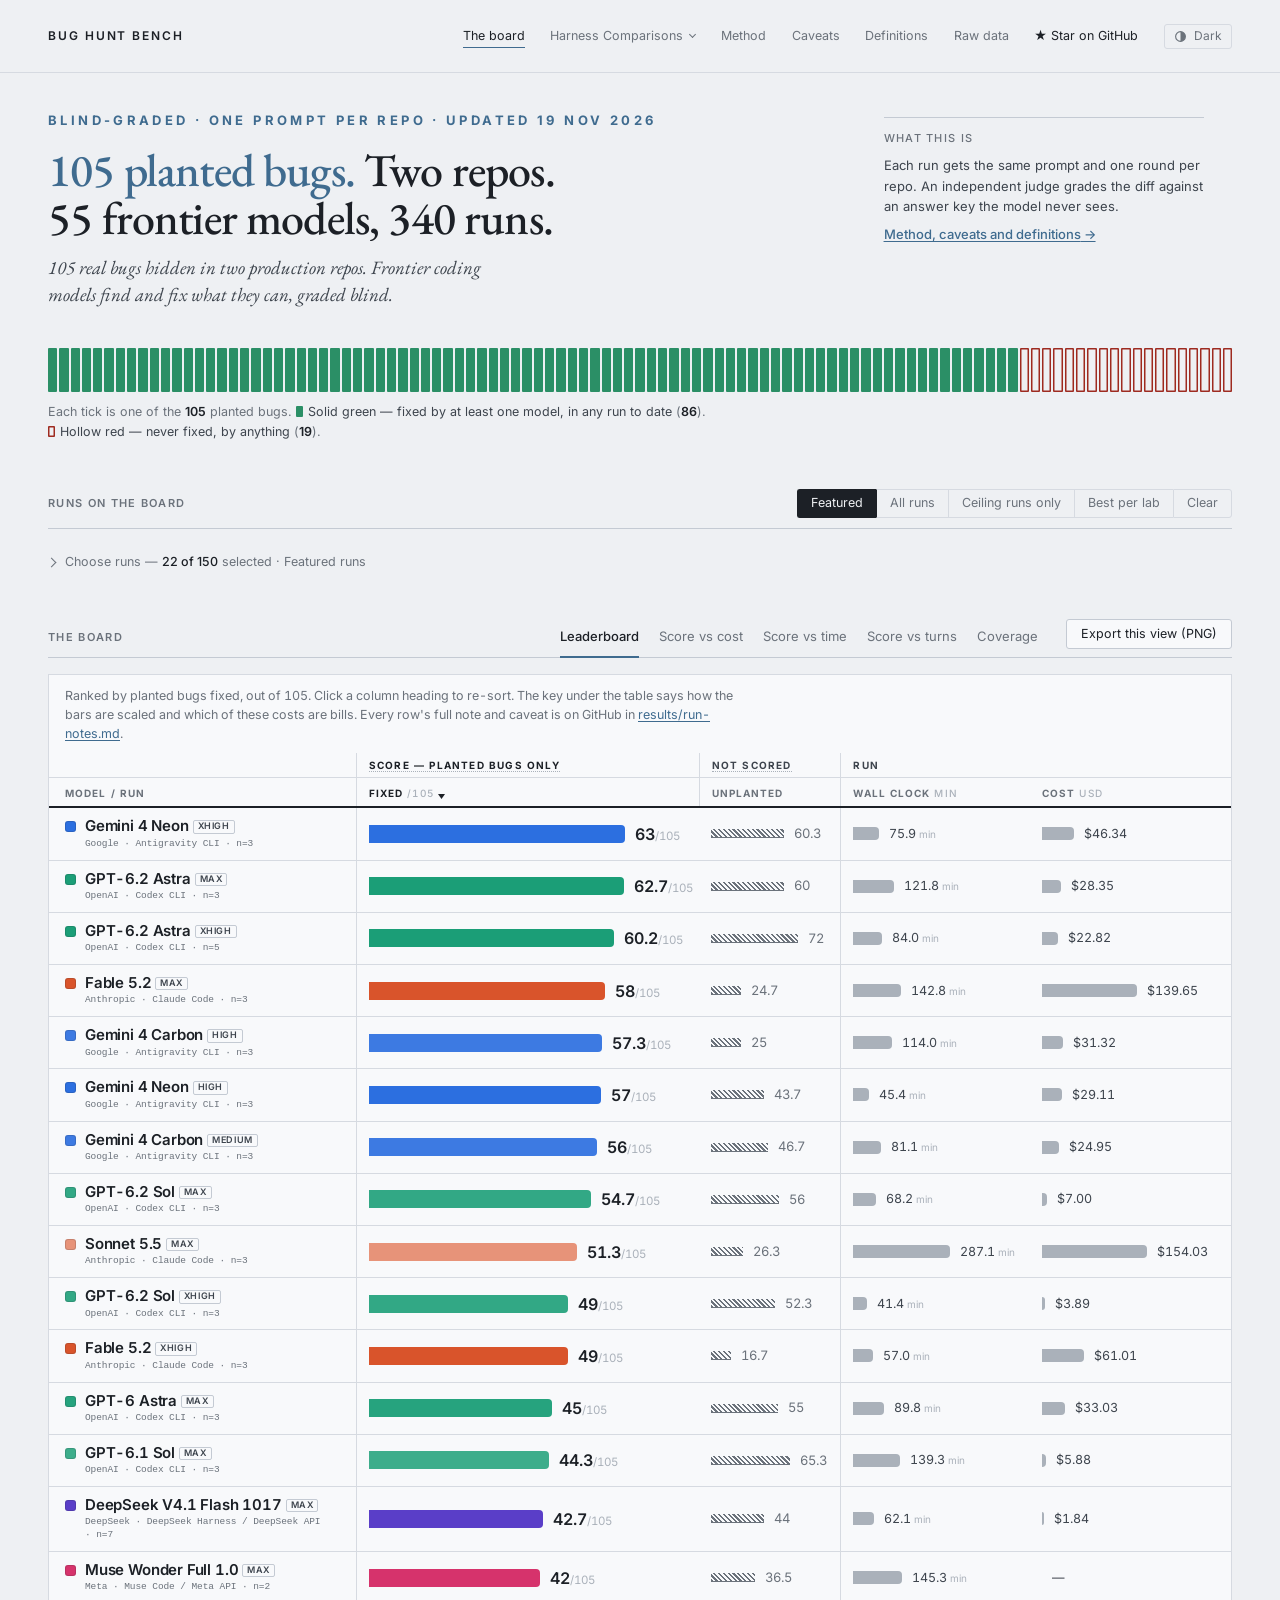
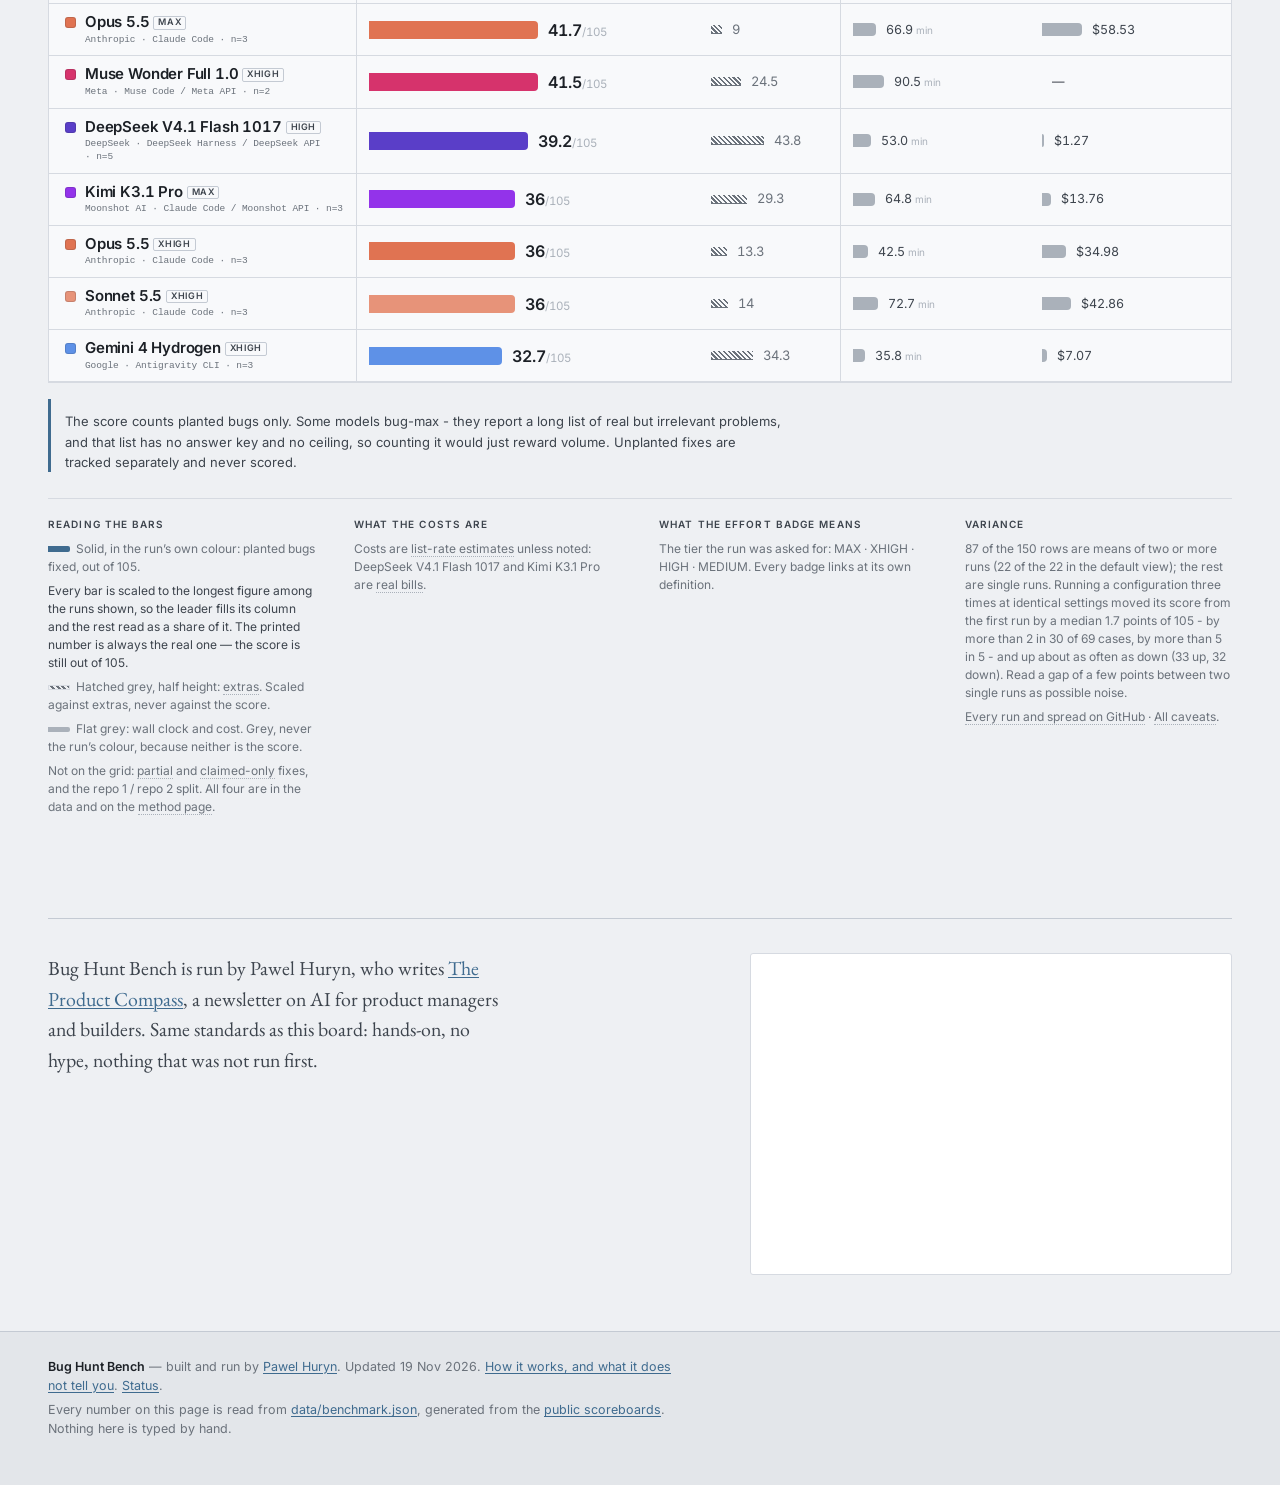
==== index.html @ b64770c5 "Review round 4 fix: per-pass cost estimate flag from the trials; a pass with no priced task shows on" ====
<!doctype html>
<html lang="en">
<head>
<meta charset="utf-8">
<meta name="viewport" content="width=device-width, initial-scale=1">
<title>Bug Hunt Bench — frontier coding models against real planted bugs</title>
<meta name="description" content="A blind-graded benchmark of frontier coding models on real bugs planted in two production codebases. The score counts planted bugs only; extra fixes are tracked separately and never added.">
<link rel="canonical" href="https://bughunt.productcompass.pm/">
<meta name="color-scheme" content="light dark">
<!-- theme-boot.js rewrites this to the dark surface when the dark theme is on -->
<meta name="theme-color" content="#eef0f3">
<meta name="author" content="Pawel Huryn">

<!-- The one classic, render-blocking script on the page: it stamps the theme on
     <html> before the first paint, so a dark-theme visitor never sees a white
     flash. It is a file rather than an inline block because the CSP has no
     'unsafe-inline'. -->
<script src="/assets/js/theme-boot.js?v=7325175aae"></script>

<meta property="og:type" content="website">
<meta property="og:site_name" content="Bug Hunt Bench">
<meta property="og:title" content="Bug Hunt Bench — frontier coding models against real planted bugs">
<meta property="og:description" content="A blind-graded benchmark of frontier coding models on real bugs planted in two production codebases. The score counts planted bugs only; extra fixes are tracked separately and never added.">
<meta property="og:url" content="https://bughunt.productcompass.pm/">
<meta property="og:image" content="https://bughunt.productcompass.pm/og-image.png?v=2026-11-19-d2e2fb43">
<meta property="og:image:width" content="1200">
<meta property="og:image:height" content="630">
<meta property="og:image:alt" content="Bug Hunt Bench leaderboard">
<meta name="twitter:card" content="summary_large_image">
<meta name="twitter:title" content="Bug Hunt Bench — frontier coding models against real planted bugs">
<meta name="twitter:description" content="A blind-graded benchmark of frontier coding models on real bugs planted in two production codebases. The score counts planted bugs only.">
<meta name="twitter:image" content="https://bughunt.productcompass.pm/og-image.png?v=2026-11-19-d2e2fb43">
<meta name="twitter:creator" content="@PawelHuryn">

<link rel="icon" href="/assets/favicon.svg" type="image/svg+xml">
<link rel="icon" href="/assets/favicon-32.png" sizes="32x32" type="image/png">
<link rel="apple-touch-icon" href="/assets/apple-touch-icon.png">
<link rel="preconnect" href="https://fonts.googleapis.com">
<link rel="preconnect" href="https://fonts.gstatic.com" crossorigin>
<link rel="stylesheet" href="https://fonts.googleapis.com/css2?family=EB+Garamond:ital,wght@0,400;0,500;1,400&amp;family=Inter:wght@400;500;600&amp;display=swap">
<link rel="stylesheet" href="/assets/css/site.css?v=7325175aae">

<!-- dateModified and url are patched at runtime from data/benchmark.json; keep the static values in sync anyway. -->
<script type="application/ld+json" id="dataset-schema">
{
  "@context": "https://schema.org",
  "@type": "Dataset",
  "name": "Bug Hunt Bench",
  "alternateName": "Bug Hunt Bench coding-model benchmark",
  "description": "A blind-graded benchmark of frontier coding models on real bugs planted in two production codebases: a TypeScript VS Code extension and a React/Supabase LMS. Each run gets one round per repo, and an independent judge grades the resulting diff against a withheld answer key. The headline score counts planted bugs only.",
  "url": "https://bughunt.productcompass.pm/",
  "sameAs": "https://github.com/phuryn/bug-hunt-bench",
  "license": "https://opensource.org/licenses/MIT",
  "isAccessibleForFree": true,
  "dateModified": "2026-08-25",
  "keywords": ["coding models", "AI benchmark", "bug fixing", "software engineering agents", "blind grading"],
  "creator": {
    "@type": "Person",
    "name": "Pawel Huryn",
    "url": "https://www.productcompass.pm",
    "sameAs": ["https://x.com/PawelHuryn", "https://www.linkedin.com/in/pawel-huryn"]
  },
  "distribution": {
    "@type": "DataDownload",
    "encodingFormat": "application/json",
    "contentUrl": "https://bughunt.productcompass.pm/data/benchmark.json"
  },
  "measurementTechnique": "Blind grading of model-produced diffs against a withheld answer key",
  "variableMeasured": [
    { "@type": "PropertyValue", "name": "fixed", "description": "Planted bugs fixed and verified against the withheld answer key. The only number in the score.", "minValue": 0, "maxValue": 105 },
    { "@type": "PropertyValue", "name": "partial", "description": "The defect was addressed but not fully closed. Not counted in the score." },
    { "@type": "PropertyValue", "name": "claimed_only", "description": "The model reported a fix that its diff does not deliver." },
    { "@type": "PropertyValue", "name": "extras", "description": "Genuine defects fixed that were never planted. Real work, deliberately kept out of the score." },
    { "@type": "PropertyValue", "name": "wall_min", "description": "Wall-clock minutes for the run: repo 1 plus repo 2 agent time, dependency install excluded.", "unitText": "minute" },
    { "@type": "PropertyValue", "name": "cost_usd", "description": "Run cost in US dollars, tagged by kind: an actual bill, a list-rate estimate, a reconstructed floor, or free.", "unitText": "USD" }
  ]
}
</script>
<script type="module" src="/assets/js/main.js?v=7325175aae"></script>
<!-- Microsoft Clarity analytics. A file, not an inline block: the CSP has no 'unsafe-inline'. -->
<script src="/assets/js/clarity.js?v=7325175aae" async></script>
</head>
<body>
<a class="skip-link" href="#leaderboard">Skip to the leaderboard</a>

<header class="masthead">
  <div class="wrap masthead__inner">
    <span class="wordmark" aria-current="page">Bug&nbsp;Hunt&nbsp;Bench</span>
    <div class="masthead__right">
      <nav class="masthead__nav" aria-label="Sections">
        <a href="#leaderboard" aria-current="page">The board</a>
        <details class="navmenu">
          <summary>Harness Comparisons</summary>
          <div class="navmenu__panel">
            <div class="navmenu__group">
              <p class="navmenu__bench">Bug Hunt Bench</p>
              <a class="navmenu__item" href="/harness/bug-hunt-bench-deepseek-v4-1-flash-1017" data-board-comparison>
                <span class="navmenu__title">DeepSeek V4.1 Flash 1017</span>
                <span class="navmenu__meta"></span>
              </a>
            </div>
            <div class="navmenu__group">
              <p class="navmenu__bench">Terminal-Bench 2.1</p>
              <a class="navmenu__item" href="/harness/terminal-bench-2-1-claude-haiku-5-5">
                <span class="navmenu__title">Claude Haiku 5.5</span>
                <span class="navmenu__meta"></span>
              </a>
              <a class="navmenu__item" href="/harness/terminal-bench-2-1-deepseek-v4-1-flash-1017">
                <span class="navmenu__title">DeepSeek V4.1 Flash 1017</span>
                <span class="navmenu__meta"></span>
              </a>
            </div>
          </div>
        </details>
        <a href="/method">Method</a>
        <a href="/method#caveats">Caveats</a>
        <a href="/method#definitions">Definitions</a>
        <a id="source-link" href="https://github.com/phuryn/bug-hunt-bench/tree/main/results" target="_blank" rel="noopener" aria-label="Raw data (opens in a new tab)">Raw data</a>
        <a id="star-link" class="masthead__star" href="https://github.com/phuryn/bug-hunt-bench" target="_blank" rel="noopener" aria-label="Star Bug Hunt Bench on GitHub (opens in a new tab)">&#9733; Star on GitHub</a>
      </nav>
      <button type="button" class="themetoggle" id="theme-toggle" aria-pressed="false" aria-label="Dark theme">
        <svg viewBox="0 0 16 16" aria-hidden="true" focusable="false">
          <circle class="disc" cx="8" cy="8" r="6"></circle>
          <path class="half" d="M8 2a6 6 0 0 1 0 12z"></path>
        </svg>
        <span>Dark</span>
      </button>
    </div>
  </div>
</header>

<main id="main">

  <section class="hero wrap" aria-labelledby="page-title">
    <p class="kicker">Blind-graded &middot; One prompt per repo<span id="hero-updated-wrap" hidden> &middot; Updated <time id="hero-updated" datetime=""></time></span></p>
    <!-- replaced at runtime with the headline built from data/benchmark.json; the
         static text is what a crawler without JavaScript gets, and carries no figures -->
    <h1 id="page-title">Bug Hunt Bench</h1>
    <p class="lede" id="hero-lede"></p>

    <!-- The bridge: what the benchmark is, and the way through to the page that
         says it properly. The method, the caveats and the definitions moved to
         /method so the board comes first; this is the only prose about them that
         stays here, and it carries no figures, so it cannot go stale. -->
    <aside class="bridge" aria-label="What this is">
      <p class="eyebrow">What this is</p>
      <p>Each run gets the same prompt and one round per repo. An independent judge grades the diff against an answer key the model never sees.</p>
      <p class="bridge__more"><a href="/method">Method, caveats and definitions</a></p>
    </aside>

    <figure class="tickrule">
      <div class="tickrule__plot" id="tickrule-plot" aria-hidden="true"></div>
      <div class="tickrule__skeleton skeleton__row" id="tickrule-skeleton" aria-hidden="true"></div>
      <figcaption id="tickrule-caption"></figcaption>
    </figure>
  </section>

  <section class="controls wrap" aria-labelledby="controls-title">
    <div class="controls__bar">
      <h2 class="controls__title" id="controls-title">Runs on the board</h2>
      <div class="presets" role="group" aria-label="Selection presets">
        <button type="button" class="preset" data-preset="featured">Featured</button>
        <button type="button" class="preset" data-preset="all">All runs</button>
        <button type="button" class="preset" data-preset="ceiling">Ceiling runs only</button>
        <button type="button" class="preset" data-preset="best-per-lab">Best per lab</button>
        <button type="button" class="preset" data-preset="clear">Clear</button>
      </div>
    </div>
    <details class="picker" id="picker">
      <summary><span id="picker-summary">Choose runs</span></summary>
      <div class="picker__find">
        <label class="sr-only" for="picker-search">Find a model, lab, harness or effort</label>
        <div class="picker__search">
          <svg viewBox="0 0 16 16" aria-hidden="true" focusable="false">
            <circle cx="7" cy="7" r="4.6"></circle><path d="M10.4 10.4 14 14"></path>
          </svg>
          <input id="picker-search" type="search" placeholder="Find a model, lab, harness or effort" autocomplete="off" spellcheck="false" aria-describedby="picker-search-hint">
        </div>
        <button type="button" class="btn" id="picker-clear" hidden>Clear</button>
        <span class="picker__count" id="picker-count" role="status" aria-live="polite"></span>
        <div class="picker__actions" id="picker-actions" hidden>
          <button type="button" class="btn picker__primary" data-match-action="only">Show only these</button>
          <button type="button" class="btn" data-match-action="add">Select all</button>
          <button type="button" class="btn" data-match-action="remove">Unselect all</button>
        </div>
        <p class="picker__hint" id="picker-search-hint">Search all runs in this list. Use the buttons or checkboxes to change the board.</p>
      </div>
      <p class="empty picker__empty" id="picker-empty" hidden>No runs match your search.</p>
      <div class="picker__grid" id="picker-grid"></div>
    </details>
  </section>

  <section class="views wrap" id="leaderboard" aria-labelledby="views-title">
    <div class="link-notice" id="link-notice" hidden>
      <div>
        <p id="link-notice-text" role="status"></p>
        <div class="link-notice__links">
          <span id="link-notice-reports"></span>
          <a href="/results/runs.csv">All run records (CSV)</a>
        </div>
      </div>
      <button class="btn" type="button" id="link-notice-dismiss">Dismiss</button>
    </div>
    <div class="views__bar">
      <h2 class="views__title" id="views-title">The board</h2>
      <div class="views__actions">
        <div class="tabs" role="tablist" aria-label="View">
          <button type="button" class="tab" role="tab" id="tab-table" aria-controls="panel-table" aria-selected="true" data-view="table">Leaderboard</button>
          <button type="button" class="tab" role="tab" id="tab-scatter" aria-controls="panel-scatter" aria-selected="false" tabindex="-1" data-view="scatter">Score vs cost</button>
          <button type="button" class="tab" role="tab" id="tab-time" aria-controls="panel-time" aria-selected="false" tabindex="-1" data-view="time">Score vs time</button>
          <button type="button" class="tab" role="tab" id="tab-turns" aria-controls="panel-turns" aria-selected="false" tabindex="-1" data-view="turns">Score vs turns</button>
          <button type="button" class="tab" role="tab" id="tab-coverage" aria-controls="panel-coverage" aria-selected="false" tabindex="-1" data-view="coverage">Coverage</button>
        </div>
        <button type="button" class="btn btn--export" id="export-png">Export this view (PNG)</button>
      </div>
    </div>

    <div class="panel" id="panel-table" role="tabpanel" tabindex="0" aria-labelledby="tab-table">
      <div class="skeleton" id="board-skeleton" aria-hidden="true">
        <div class="skeleton__head"></div>
        <div class="skeleton__row"></div><div class="skeleton__row"></div>
        <div class="skeleton__row"></div><div class="skeleton__row"></div>
        <div class="skeleton__row"></div><div class="skeleton__row"></div>
        <div class="skeleton__row"></div><div class="skeleton__row"></div>
      </div>
      <div class="tablewrap" id="tablewrap" tabindex="0" role="region" aria-label="Leaderboard table, scrollable">
        <table class="board" id="board">
          <caption class="board__caption" id="board-caption">
            Ranked by planted bugs fixed, out of 105. Click a column heading to re-sort. The key under the table says how the bars are scaled and which of these costs are bills.
            Every row's full note and caveat is on GitHub in <a href="https://github.com/phuryn/bug-hunt-bench/blob/main/results/run-notes.md">results/run-notes.md</a>.
          </caption>
          <thead id="board-head"></thead>
          <tbody id="board-body"></tbody>
        </table>
      </div>
      <p class="empty" id="table-empty" hidden>No runs selected. Pick some above, or hit <strong>Featured</strong>.</p>
      <p class="pullquote" id="extras-pullquote"></p>
      <div class="keys" id="table-keys"></div>
    </div>

    <div class="panel" id="panel-scatter" role="tabpanel" tabindex="0" aria-labelledby="tab-scatter" hidden>
      <div class="chart" id="chart"></div>
      <p class="empty" id="scatter-empty" hidden>No runs selected. Pick some above, or hit <strong>Featured</strong>.</p>
      <div class="chart__legend" id="chart-legend"></div>
      <p class="chart__note">
        <span id="scale-note"></span>
        <span id="axis-note"></span>
        Every value here is also in the <button type="button" class="linkbtn" data-goto-view="table">leaderboard table</button>.
      </p>
    </div>

    <div class="panel" id="panel-time" role="tabpanel" tabindex="0" aria-labelledby="tab-time" hidden>
      <div class="chart" id="chart-time"></div>
      <p class="empty" id="time-empty" hidden>No runs selected. Pick some above, or hit <strong>Featured</strong>.</p>
      <div class="chart__legend" id="time-legend"></div>
      <p class="chart__note">
        <span id="time-scale-note"></span>
        <span id="time-axis-note"></span>
        Every value here is also in the <button type="button" class="linkbtn" data-goto-view="table">leaderboard table</button>.
      </p>
    </div>

    <div class="panel" id="panel-turns" role="tabpanel" tabindex="0" aria-labelledby="tab-turns" hidden>
      <div class="chart" id="chart-turns"></div>
      <p class="empty" id="turns-empty" hidden>No runs selected. Pick some above, or hit <strong>Featured</strong>.</p>
      <div class="chart__legend" id="turns-legend"></div>
      <p class="chart__note">
        A turn is one model step that either calls a tool or gives the final answer, counted from each run's own log the same way for every harness — see <a class="deflink" href="/method#def-turns">the definition</a>.
        <span id="turns-scale-note"></span>
        <span id="turns-axis-note"></span>
        Every value here is also in the <button type="button" class="linkbtn" data-goto-view="table">leaderboard table</button>, and every run's own figures are in <a href="https://github.com/phuryn/bug-hunt-bench/blob/main/results/runs.csv">results/runs.csv</a>.
      </p>
    </div>

    <div class="panel" id="panel-coverage" role="tabpanel" tabindex="0" aria-labelledby="tab-coverage" hidden>
      <div class="coverage" id="coverage-host"></div>
      <p class="empty" id="coverage-empty" hidden>No runs selected. Pick some above, or hit <strong>Featured</strong>.</p>
      <div id="coverage-note"></div>
    </div>
  </section>

  <noscript>
    <section class="prose wrap">
      <h2>This board needs JavaScript</h2>
      <p>The table and the charts are drawn in the browser from a single JSON file, so no number on this page is hand-typed. You can read the same numbers straight from the source: <a href="/data/benchmark.json">data/benchmark.json</a>, or the <a href="https://github.com/phuryn/bug-hunt-bench/tree/main/results">public scoreboards</a>. The <a href="/method">method page</a> reads from the same file.</p>
    </section>
  </noscript>
  <!-- The coda: the newsletter, last on the page and above the footer, so it is on
       every view and never between a reader and a number. The frame is Substack's
       own subscribe document (allowed by frame-src in _headers); the link in the
       sentence is the way in for anyone whose browser blocks third-party frames. -->
  <section class="coda wrap" aria-label="Subscribe to The Product Compass">
    <div class="coda__inner">
      <div class="coda__text">
        <p>Bug Hunt Bench is run by Pawel Huryn, who writes <a href="https://www.productcompass.pm/subscribe">The Product Compass</a>, a newsletter on AI for product managers and builders. Same standards as this board: hands-on, no hype, nothing that was not run first.</p>
      </div>
      <div class="coda__frame">
        <iframe class="coda__embed" src="https://www.productcompass.pm/embed" width="480" height="320" title="Subscribe to The Product Compass" loading="lazy" scrolling="no"></iframe>
      </div>
    </div>
  </section>
</main>

<footer class="footer">
  <div class="wrap footer__inner">
    <p><strong>Bug Hunt Bench</strong> — built and run by <a href="https://www.productcompass.pm">Pawel Huryn</a>. Updated <time id="footer-updated" datetime="">&nbsp;</time>. <a href="/method">How it works, and what it does not tell you</a>. <a href="https://staygreen.io/s/bug-hunt-benchmark" target="_blank" rel="noopener" aria-label="Status (opens in a new tab)">Status</a>.</p>
    <p>Every number on this page is read from <a href="/data/benchmark.json">data/benchmark.json</a>, generated from the <a href="https://github.com/phuryn/bug-hunt-bench/tree/main/results">public scoreboards</a>. Nothing here is typed by hand.</p>
  </div>
</footer>
</body>
</html>
---- assets/css/site.css ----
/* Bug Hunt Bench — site styles
   Two registers on purpose: prose is EB Garamond (the argument), data is Inter
   (the evidence), with a system mono for the harness lines under each model name.
   The only saturated colour on the page is a run's own colour, and it never
   appears without the run's name beside it.

   Two themes. Light is the default and is the one that matches the printed card;
   dark restates the same chrome on a dark surface. Everything that changes is a
   token below — surfaces, ink, hairlines, and the neutral bar grey. The run
   colours are NOT tokens: they come from the data file, and the only ones that
   move in dark are the ones that would otherwise be invisible (see theme.js). */

:root {
  /* chrome */
  --page:      #eef0f3;
  --panel:     #e3e6ea;
  --plate:     #f8f9fb;   /* derived: the data surface, one step lighter than the page */
  --hairline:  #d6dae1;
  --rule:      #c4cad3;   /* derived: a hairline with a little more weight, for header rules */
  --ink:       #1c2026;
  --ink-2:     #3d444d;   /* derived: long-form body ink */
  --muted:     #6b727b;
  --accent:    #3f6b8f;
  --accent-wash: rgba(63, 107, 143, 0.07);
  --neutral:   #aab1ba;
  --bar:       #aab1ba;   /* the card's bar grey: wall clock and cost, never an identity */

  /* The only two hues on the page that mean something rather than identify
     something: the state of a planted bug on the tick rule. Chosen against THIS
     page surface with the categorical validator, not picked by eye -
     CVD deltaE 11.7 (target 8), normal-vision 26.8 (floor 15), and both above
     3:1 on --page. Red-green is still the pair that fails a deuteranope, so the
     rule never leans on them: fill and height carry the same distinction. */
  --tick-fixed:    #2b8f66;
  --tick-survivor: #9e2b20;

  /* surfaces that invert rather than lighten */
  --chip-ring: rgba(28, 32, 38, 0.16);
  --tip-bg:    #1c2026;
  --tip-ink:   #eef0f3;
  --tip-meta:  #c9ced6;
  --on-bg:     #1c2026;   /* a control in its "on" state */
  --on-ink:    #eef0f3;
  --shadow:    rgba(28, 32, 38, 0.18);

  /* type */
  --serif: "EB Garamond", "Iowan Old Style", Georgia, "Times New Roman", serif;
  --sans: "Inter", -apple-system, BlinkMacSystemFont, "Segoe UI", Roboto, Helvetica, Arial, sans-serif;
  --mono: ui-monospace, SFMono-Regular, "SF Mono", "Cascadia Mono", Menlo, Consolas, monospace;

  /* rhythm */
  --gap: 24px;
  --wrap: 1280px;
  --target: 44px;
  --control-radius: 4px;
  --note-size: 0.8125rem;
  --menu-width: 340px;
  --menu-layer: 20;
  --menu-shadow: 0 14px 34px -14px var(--shadow);
  --sample-size: 5px;
  --sample-step: 6px;
  --sample-band: 32px;

  color-scheme: light;
}

/* Dark is selected, not flipped: its own steps, checked against the dark surface.
   There is deliberately no `@media (prefers-color-scheme: dark)` twin of this
   block. theme-boot.js reads the OS preference and stamps data-theme on <html>
   before the first paint, so the media query would never win — and a second copy
   of these values would only be a set of numbers waiting to drift out of sync.
   The page renders nothing without JavaScript anyway (see the <noscript> block),
   so a CSS-only dark mode would be styling an empty document. */
:root[data-theme="dark"] {
  --page:      #101419;
  --panel:     #1d232b;
  --plate:     #161b21;   /* the data surface, one step lighter than the page, as in light */
  --hairline:  #262d36;
  --rule:      #39424e;
  --ink:       #e9edf2;
  --ink-2:     #b9c2cd;
  --muted:     #8994a1;
  --accent:    #8fb8dc;
  --accent-wash: rgba(143, 184, 220, 0.10);
  --neutral:   #626c79;
  --bar:       #5c6673;

  /* the dark theme's own steps for the tick rule, validated against #101419:
     CVD deltaE 8.1, normal-vision 27.5, contrast 4.7:1 and 4.8:1 */
  --tick-fixed:    #0b9360;
  --tick-survivor: #e15247;

  --chip-ring: rgba(233, 237, 242, 0.30);
  --tip-bg:    #232a33;
  --tip-ink:   #e9edf2;
  --tip-meta:  #a9b3bf;
  --on-bg:     #8fb8dc;
  --on-ink:    #0d1116;
  --shadow:    rgba(0, 0, 0, 0.55);

  color-scheme: dark;
}

*, *::before, *::after { box-sizing: border-box; }

/* the table's display rules would otherwise beat the UA's [hidden] */
[hidden] { display: none !important; }

html { -webkit-text-size-adjust: 100%; }

body {
  margin: 0;
  background: var(--page);
  color: var(--ink);
  font-family: var(--sans);
  font-size: 16px;
  line-height: 1.5;
  -webkit-font-smoothing: antialiased;
  text-rendering: optimizeLegibility;
  overflow-wrap: anywhere;
}

.wrap {
  max-width: var(--wrap);
  margin-inline: auto;
  padding-inline: clamp(18px, 4vw, 48px);
}

a { color: var(--accent); text-decoration-thickness: 1px; text-underline-offset: 2px; }
a:hover { color: var(--ink); }

:focus-visible {
  outline: 2px solid var(--accent);
  outline-offset: 2px;
  border-radius: 2px;
}

.skip-link {
  position: absolute; left: -9999px; top: 0;
  background: var(--on-bg); color: var(--on-ink);
  padding: 10px 16px; z-index: 20; font-size: 13px;
}
.skip-link:focus { left: 0; }

.sr-only {
  position: absolute; width: 1px; height: 1px; margin: -1px; padding: 0; overflow: hidden;
  clip-path: inset(50%); white-space: nowrap; border: 0;
}

.eyebrow {
  font-size: 11px; letter-spacing: 0.12em; text-transform: uppercase;
  color: var(--muted); margin: 0 0 14px; font-weight: 500;
}

/* the card's kicker: accent, wide-tracked, the loudest small type on the page */
.kicker {
  grid-column: 1;
  grid-row: 1;
  font-size: clamp(11px, 1.15vw, 13px);
  font-weight: 700; letter-spacing: 0.26em; text-transform: uppercase;
  color: var(--accent); margin: 0 0 16px;
}

/* ---------------------------------------------------------------- masthead */

.masthead { position: relative; border-bottom: 1px solid var(--hairline); background: var(--page); }
.masthead__inner {
  display: flex; align-items: baseline; justify-content: space-between;
  gap: 20px; flex-wrap: wrap; padding-block: 14px;
}
.wordmark {
  font-family: var(--sans); font-size: 12px; font-weight: 600;
  letter-spacing: 0.16em; text-transform: uppercase; color: var(--ink);
  text-decoration: none;
}
a.wordmark:hover { color: var(--accent); }
.masthead__nav a[aria-current="page"] { color: var(--ink); border-bottom-color: var(--accent); }
.masthead__right {
  display: flex; align-items: center; gap: clamp(12px, 2vw, 26px); flex-wrap: wrap;
}
.masthead__nav { display: flex; gap: clamp(12px, 2vw, 26px); flex-wrap: wrap; align-items: baseline; }
.masthead__nav a {
  font-size: 12.5px; color: var(--muted); text-decoration: none;
  padding-bottom: 2px; border-bottom: 1px solid transparent;
}
.masthead__nav a:hover { color: var(--ink); border-bottom-color: var(--rule); }
/* the star ask is the one nav item allowed to read as a request: ink, not muted, still no button chrome */
.masthead__nav a.masthead__star { color: var(--ink); white-space: nowrap; }
.masthead__nav a.masthead__star:hover { color: var(--accent); border-bottom-color: var(--accent); }

.navmenu { position: relative; }
.navmenu > summary {
  display: flex; align-items: center; gap: 7px; min-height: var(--target);
  color: var(--muted); font-size: 12.5px; cursor: pointer; list-style: none;
}
.navmenu > summary::-webkit-details-marker { display: none; }
.navmenu > summary::after {
  content: ""; width: 5px; height: 5px; flex: none;
  border-right: 1px solid currentColor; border-bottom: 1px solid currentColor;
  transform: translateY(-2px) rotate(45deg);
}
.navmenu[open] > summary::after { transform: translateY(1px) rotate(225deg); }
.navmenu[open] > summary, .navmenu > summary:hover { color: var(--ink); }
.navmenu:has([aria-current]) > summary { color: var(--ink); text-decoration: underline; text-underline-offset: 4px; }
.navmenu__panel {
  position: absolute; top: 100%; left: -14px; z-index: var(--menu-layer);
  width: var(--menu-width); padding: 12px 0; background: var(--plate);
  border: 1px solid var(--rule); border-radius: var(--control-radius); box-shadow: var(--menu-shadow);
}
.navmenu__group { padding: 0 14px; }
.navmenu__group + .navmenu__group { border-top: 1px solid var(--hairline); margin-top: 6px; padding-top: 10px; }
.navmenu__bench {
  color: var(--muted); font-size: 10.5px; letter-spacing: 0.1em; text-transform: uppercase;
  font-weight: 600; margin: 0 0 2px;
}
.masthead__nav .navmenu__item {
  display: block; min-height: var(--target); padding: 6px 0;
  color: var(--ink); border: 0; line-height: 1.35;
}
.navmenu__item:hover .navmenu__title, .navmenu__item[aria-current] .navmenu__title {
  text-decoration: underline; text-underline-offset: 3px;
}
.navmenu__title { display: block; font-size: 13.5px; }
.navmenu__meta { display: block; margin-top: 2px; font-size: 11.5px; color: var(--muted); }
.navmenu__meta:empty { display: none; }
/* the external link is nav, not a call to action: same weight as its neighbours
   (Pawel, 2026-08-25). The .masthead__out accent rule was removed, not overridden. */

/* theme toggle — a real button, a real pressed state, a stable accessible name */
.themetoggle {
  font: inherit; font-size: 12px; line-height: 1; cursor: pointer;
  display: inline-flex; align-items: center; gap: 7px;
  background: transparent; color: var(--muted);
  border: 1px solid var(--hairline); border-radius: 3px; padding: 5px 9px;
}
.themetoggle:hover { color: var(--ink); border-color: var(--rule); }
.themetoggle[aria-pressed="true"] { color: var(--ink); border-color: var(--rule); background: var(--plate); }
.themetoggle svg { width: 13px; height: 13px; flex: none; }
.themetoggle .disc { fill: none; stroke: currentColor; stroke-width: 1.4; }
.themetoggle .half { fill: currentColor; }

/* -------------------------------------------------------------------- hero */

/* The board is the point, so the hero is sized to get out of its way: two
   columns, the argument on the left, the way through to the method on the right.
   The four stat tiles that used to hold that rail are gone - every figure on
   them was already on the board a few hundred pixels further down. */
.hero {
  padding-block: clamp(22px, 3vw, 40px) clamp(10px, 1.5vw, 16px);
  display: grid;
  grid-template-columns: minmax(0, 1.55fr) minmax(228px, 0.7fr);
  column-gap: clamp(28px, 5vw, 72px);
  align-items: start;
}

/* headline = the finding, not the product name; the product name is the kicker
   and the wordmark. The opening clause carries the accent, as on the card. */
h1 {
  grid-column: 1;
  grid-row: 2;
  font-family: var(--serif);
  font-weight: 500;
  font-size: clamp(1.95rem, 3.6vw, 3rem);
  line-height: 1.04;
  letter-spacing: -0.018em;
  margin: 0 0 12px;
  max-width: 26ch;
  text-wrap: balance;
}
h1 em { font-style: normal; color: var(--accent); }

.lede {
  grid-column: 1;
  grid-row: 3;
  font-family: var(--serif);
  font-style: italic;
  font-size: clamp(1.02rem, 1.5vw, 1.18rem);
  line-height: 1.42;
  color: var(--ink-2);
  max-width: 50ch;
  margin: 0;
  text-wrap: pretty;
}

.hero .eyebrow { grid-column: 1; margin-bottom: 8px; }

/* the bridge: what this is, and the door to the page that says it properly */
.bridge {
  grid-column: 2;
  grid-row: 1 / span 3;
  margin: 6px 0 0;
  padding-top: 12px;
  border-top: 1px solid var(--rule);
  font-size: 13px;
  line-height: 1.55;
  color: var(--ink-2);
  max-width: 40ch;
}
.bridge p { margin: 0 0 8px; }
.bridge .eyebrow { grid-column: auto; margin-bottom: 8px; }
.bridge__more { margin: 0; }
.bridge__more a { font-weight: 500; }
.bridge__more a::after { content: " →"; }

/* the signature: a 105-tick measure rule.
   Two states, three channels each, because red and green alone is exactly the
   pair that collapses for a deuteranope and on a mono printer:
     fixed by at least one model - SOLID  green, full height
     never fixed by anything     - HOLLOW red,   full height
   Equal height on purpose (Pawel, 2026-08-25): the rule reads as one measure of
   105, and a short mark next to a tall one was being read as a smaller quantity
   rather than a different state. Fill is the non-colour channel that survives a
   deuteranope and a mono printer; an empty tick reads as an unfilled slot, which
   is what an unfixed bug is. */
.tickrule {
  grid-column: 1 / -1;
  grid-row: 4;
  margin: clamp(22px, 3.2vw, 40px) 0 0;
}
.tickrule__plot {
  display: flex; gap: 2px; align-items: flex-end;
  height: 44px; width: 100%;
}
.tickrule__plot .tick {
  flex: 1 1 0; min-width: 0;
  border-radius: 1px;
}
.tickrule__plot .tick--fixed {
  height: 100%;
  background: var(--tick-fixed);
}
.tickrule__plot .tick--survivor {
  height: 100%;
  background: transparent;
  box-shadow: inset 0 0 0 1.5px var(--tick-survivor);
}
.tickrule figcaption {
  font-size: 12.5px; color: var(--muted); margin-top: 10px;
  max-width: 84ch; line-height: 1.55;
}
.tickrule figcaption b { color: var(--ink); font-weight: 600; }

/* the caption is the legend: each half names its own mark and shows it */
.tickkey { color: var(--ink-2); }
.tickkey__mark {
  display: inline-block; width: 7px; vertical-align: -1px;
  margin-right: 5px; border-radius: 1px;
}
.tickkey--fixed .tickkey__mark { height: 11px; background: var(--tick-fixed); }
.tickkey--survivor .tickkey__mark {
  height: 11px; box-shadow: inset 0 0 0 1.5px var(--tick-survivor);
}

/* ---------------------------------------------------------------- controls */

.controls { padding-block: clamp(20px, 2.6vw, 32px) 0; }
.controls__bar {
  display: flex; align-items: baseline; justify-content: space-between;
  gap: 16px; flex-wrap: wrap;
  border-bottom: 1px solid var(--rule); padding-bottom: 10px;
}
.controls__title, .views__title {
  font-family: var(--sans); font-size: 11px; font-weight: 600;
  letter-spacing: 0.12em; text-transform: uppercase; color: var(--muted);
  margin: 0;
}

.presets { display: flex; gap: 0; flex-wrap: wrap; }
.preset {
  font: inherit; font-size: 12.5px; line-height: 1;
  background: transparent; color: var(--muted);
  border: 1px solid var(--hairline); border-right-width: 0;
  padding: 7px 13px; cursor: pointer;
}
.preset:first-child { border-radius: 3px 0 0 3px; }
.preset:last-child { border-right-width: 1px; border-radius: 0 3px 3px 0; }
.preset:hover { color: var(--ink); background: var(--plate); }
.preset[aria-pressed="true"] {
  background: var(--on-bg); border-color: var(--on-bg); color: var(--on-ink);
}
.preset[aria-pressed="true"] + .preset { border-left-color: var(--on-bg); }

/* The log / linear switch. Same segmented look as the presets, its own class
   because every .preset is wired to the selection. It sits ON the x-axis title
   row, right-aligned to the plot's right edge - the title is on the left of the
   same row, so the control is read with the axis it changes. The renderer puts it
   straight after the SVG; the negative margin lifts it onto the row (the title
   baseline is 14px above the SVG's bottom). A compact plot has tick labels too
   close to that row, so there it takes its own row under the axis. */
.scale-switch {
  position: relative;
  display: flex; justify-content: flex-end;
  margin: -33px 26px 0 auto; width: max-content;
}
.chart-host--compact .scale-switch { margin: 6px 16px 0 auto; }
.seg {
  font: inherit; font-size: 12.5px; line-height: 1;
  background: transparent; color: var(--muted);
  border: 1px solid var(--hairline); border-right-width: 0;
  padding: 7px 13px; cursor: pointer;
}
.seg:first-child { border-radius: 3px 0 0 3px; }
.seg:last-child { border-right-width: 1px; border-radius: 0 3px 3px 0; }
.seg:hover { color: var(--ink); background: var(--plate); }
.seg[aria-pressed="true"] {
  background: var(--on-bg); border-color: var(--on-bg); color: var(--on-ink);
}
.seg[aria-pressed="true"] + .seg { border-left-color: var(--on-bg); }
.seg { padding: 6px 12px; }
@media (max-width: 620px) {
  /* a thumb-sized target on a phone */
  .seg { padding: 10px 16px; }
}

.picker { margin-top: 12px; }
.picker > summary {
  cursor: pointer; font-size: 12.5px; color: var(--ink);
  padding: 6px 0; list-style: none; display: flex; align-items: center; gap: 8px;
  min-height: var(--target);
}
.picker > summary::-webkit-details-marker { display: none; }
.picker > summary::before {
  content: ""; width: 7px; height: 7px; flex: none;
  border-right: 1.5px solid var(--muted); border-bottom: 1.5px solid var(--muted);
  transform: rotate(-45deg); transition: transform 120ms ease;
  margin-right: 2px;
}
.picker[open] > summary::before { transform: rotate(45deg); }
.picker > summary span { color: var(--muted); }
.picker > summary b { color: var(--ink); font-weight: 500; }

.picker__grid {
  display: grid; grid-template-columns: repeat(auto-fill, minmax(232px, 1fr));
  gap: 18px clamp(20px, 3vw, 40px);
  padding: 18px 0 4px;
}
.picker fieldset { border: 0; margin: 0; padding: 0; min-width: 0; }
.picker legend {
  padding: 0 0 7px; width: 100%;
  border-bottom: 1px solid var(--hairline); margin-bottom: 7px;
}
/* The vendor heading is a CHECKBOX, not a button: a button can only act, a
   checkbox also reports - all, some (indeterminate), none. Same at model level. */
.vendor {
  display: flex; align-items: center; gap: 7px; cursor: pointer; width: 100%;
}
.vendor__box, .group__box {
  margin: 0; width: 13px; height: 13px; flex: none; accent-color: var(--accent);
}
.vendor__name {
  font-size: 10.5px; font-weight: 600; letter-spacing: 0.1em;
  text-transform: uppercase; color: var(--muted);
}
.vendor__count, .group__count {
  margin-left: auto; font-size: 10.5px; color: var(--muted);
  font-variant-numeric: tabular-nums;
}
.vendor:hover .vendor__name, .vendor:hover .vendor__count { color: var(--accent); }

/* One model's effort ladder, or one small vendor inside OTHER. */
.group { margin: 0; }
.group > summary {
  display: flex; align-items: center; gap: 7px; padding: 4px 0;
  cursor: pointer; list-style: none; font-size: 12.5px; color: var(--ink-2);
}
.group > summary::-webkit-details-marker { display: none; }
.group > summary:hover { color: var(--ink); }
.group__name { line-height: 1.3; min-width: 0; }
.group__name::after {
  content: ""; display: inline-block; width: 5px; height: 5px; margin-left: 7px;
  border-right: 1.2px solid var(--muted); border-bottom: 1.2px solid var(--muted);
  transform: translateY(-2px) rotate(-45deg); transition: transform 120ms ease;
}
.group[open] > summary .group__name::after { transform: translateY(-3px) rotate(45deg); }
.group > summary:has(.group__box:checked) .group__name { color: var(--ink); font-weight: 500; }
.group .run { padding-left: 20px; }

.run {
  display: grid; grid-template-columns: 13px 9px 1fr; align-items: start;
  gap: 0 7px; padding: 4px 0; cursor: pointer; font-size: 12.5px;
  color: var(--ink-2);
}
.run--nosw { grid-template-columns: 13px 1fr; }
.run__name--tier { font-size: 12px; letter-spacing: 0.01em; }
.run:hover { color: var(--ink); }
.run input { margin: 3px 0 0; width: 13px; height: 13px; accent-color: var(--accent); }
.swatch {
  width: 9px; height: 9px; margin-top: 4px; border-radius: 2px;
  box-shadow: inset 0 0 0 1px var(--chip-ring);
  flex: none;
}
.run__body { min-width: 0; }
.run__name { display: block; line-height: 1.3; }
.run__meta {
  display: block; font-size: 10.5px; color: var(--muted); margin-top: 1px;
  letter-spacing: 0.01em;
}
.run input:checked ~ .run__body .run__name { color: var(--ink); font-weight: 500; }

.picker__find {
  display: flex; flex-wrap: wrap; align-items: center; gap: 8px 12px;
  padding: 8px 0 2px;
}
.picker__search { position: relative; display: flex; align-items: center; flex: 1 1 230px; min-width: 0; max-width: 350px; }
.picker__search svg {
  position: absolute; left: 10px; width: 16px; height: 16px; pointer-events: none;
  fill: none; stroke: var(--muted); stroke-width: 1.5; stroke-linecap: round;
}
.picker__search input {
  min-height: var(--target); width: 100%; min-width: 0; padding: 7px 10px 7px 32px;
  color: var(--ink); background: var(--plate); font: inherit; font-size: 16px;
  border: 1px solid var(--muted); border-radius: var(--control-radius);
}
.picker__search input::placeholder { color: var(--muted); opacity: 1; font-size: 13px; }
.picker__search input::-webkit-search-cancel-button { display: none; }
.picker__count { color: var(--ink-2); font-size: 12.5px; font-variant-numeric: tabular-nums; white-space: nowrap; }
.picker__count:empty { position: absolute; }
.picker__actions { display: flex; flex-wrap: wrap; gap: 8px; }
.picker__find .btn { min-height: var(--target); margin: 0; }
.picker__find .picker__primary { background: var(--on-bg); color: var(--on-ink); border-color: var(--on-bg); }
.picker__hint { flex-basis: 100%; margin: 0; color: var(--muted); font-size: 12px; }
.picker__empty { margin: 12px 0 0; }
.picker__out {
  display: flex; align-items: center; min-height: var(--target); margin-left: 20px;
  border-top: 1px dotted var(--rule); font-size: 12px;
}
.picker :is(.run, .vendor, .group > summary) { min-height: var(--target); align-items: center; }
.picker .run :is(input, .swatch) { margin-top: 0; }

/* ------------------------------------------------------------------- views */

.views { padding-block: clamp(20px, 2.8vw, 34px) 0; }
.link-notice, .link-notice__links, #link-notice-reports {
  display: flex; align-items: center; flex-wrap: wrap; column-gap: calc(var(--gap) / 2);
}
.link-notice {
  justify-content: space-between; row-gap: calc(var(--gap) / 4);
  padding: calc(var(--gap) / 2); margin-bottom: calc(var(--gap) / 2);
  background: var(--plate); color: var(--ink-2); border: 1px solid var(--rule);
  border-radius: var(--control-radius); font-size: var(--note-size);
}
.link-notice p, .link-notice .btn { margin: 0; }
.link-notice :is(a, .btn) { min-height: var(--target); }
.link-notice a { display: inline-flex; align-items: center; }
#link-notice-reports:empty { display: none; }
.views__bar {
  display: flex; align-items: flex-end; justify-content: space-between;
  gap: 16px; flex-wrap: wrap;
  border-bottom: 1px solid var(--rule); padding-bottom: 0;
}
.views__title { padding-bottom: 12px; }
.views__actions { display: flex; align-items: flex-end; gap: clamp(12px, 3vw, 28px); flex-wrap: wrap; }

.tabs { display: flex; gap: 20px; }
/* Five views since 2026-09-29 (score vs turns). On a phone the labels wrapped to three lines each;
   one scrollable row keeps every tab a single line and still reachable. */
@media (max-width: 620px) {
  .tabs { gap: 16px; overflow-x: auto; scrollbar-width: none; -webkit-overflow-scrolling: touch; max-width: 100%; }
  .tabs::-webkit-scrollbar { display: none; }
  .tab { white-space: nowrap; flex: 0 0 auto; }
}
.tab {
  font: inherit; font-size: 13px; background: none; border: 0; cursor: pointer;
  color: var(--muted); padding: 6px 0 10px; border-bottom: 2px solid transparent;
  margin-bottom: -1px;
}
.tab:hover { color: var(--ink); }
.tab[aria-selected="true"] { color: var(--ink); border-bottom-color: var(--accent); font-weight: 500; }

.btn {
  font: inherit; font-size: 12.5px; line-height: 1; cursor: pointer;
  background: var(--plate); color: var(--ink);
  border: 1px solid var(--rule); border-radius: 3px; padding: 8px 14px;
  margin-bottom: 8px;
}
.btn:hover { border-color: var(--accent); color: var(--accent); }
.btn[disabled] { opacity: 0.45; cursor: not-allowed; }
.btn[disabled]:hover { border-color: var(--rule); color: var(--ink); }
.btn.is-busy { color: var(--muted); }

.linkbtn {
  font: inherit; background: none; border: 0; padding: 0; cursor: pointer;
  color: var(--accent); text-decoration: underline; text-underline-offset: 2px;
}

.panel { padding-top: 16px; }
.panel:focus { outline: none; }
.panel:focus-visible { outline: 2px solid var(--accent); outline-offset: 4px; }

.empty {
  margin: 0; padding: 40px 20px; text-align: center; color: var(--muted);
  font-size: 14px; background: var(--plate); border: 1px solid var(--hairline);
}

/* ---------------------------------------------------------------- skeleton */
/* The board is rendered from JSON, so between first paint and the fetch landing
   the page had a hole in it (Pawel, 2026-08-25: "sometimes it looks empty").
   This is markup, not JS: it paints with the HTML and is removed once the real
   board exists - and on failure too, so a broken load never pulses forever. */
.skeleton {
  background: var(--plate); border: 1px solid var(--hairline);
  padding: 14px 16px 18px;
}
.skeleton__head, .skeleton__row {
  height: 12px; border-radius: 2px; background: var(--hairline);
  animation: skel 1.5s ease-in-out infinite;
}
.skeleton__head { height: 16px; margin-bottom: 16px; width: 46%; }
.skeleton__row { margin-top: 15px; }
.skeleton__row:nth-child(2) { width: 92%; }
.skeleton__row:nth-child(3) { width: 84%; }
.skeleton__row:nth-child(4) { width: 88%; }
.skeleton__row:nth-child(5) { width: 76%; }
.skeleton__row:nth-child(6) { width: 83%; }
.skeleton__row:nth-child(7) { width: 71%; }
.skeleton__row:nth-child(8) { width: 79%; }
.skeleton__row:nth-child(9) { width: 66%; }
@keyframes skel { 0%, 100% { opacity: 0.55; } 50% { opacity: 0.95; } }
@media (prefers-reduced-motion: reduce) {
  .skeleton__head, .skeleton__row { animation: none; opacity: 0.7; }
}
/* while loading, the real regions are empty - keep them out of the flow so the
   placeholder is the only thing occupying the space */
.is-loading .tablewrap,
.is-loading .pullquote,
.is-loading .keys { display: none; }
.skeleton, .tickrule__skeleton { display: none; }
.is-loading .skeleton { display: block; }
.is-loading .tickrule__skeleton { display: block; height: 44px; margin-top: 0; }
.is-loading .tickrule figcaption { visibility: hidden; }
@media print { .skeleton { display: none !important; } }

/* ------------------------------------------------------------------- table */

.tablewrap {
  overflow-x: auto;
  background: var(--plate);
  border: 1px solid var(--hairline);
}
.board {
  width: 100%; min-width: 880px; table-layout: fixed;
  border-collapse: collapse; font-size: 13px;
  font-variant-numeric: tabular-nums;
}
.board__caption {
  caption-side: top; text-align: left; font-size: 12.5px; color: var(--muted);
  /* The caption sits INSIDE .tablewrap, which has a border and a plate background and no
     padding of its own, so `padding: 0 0 8px` printed this sentence hard against the top
     and left edges of the plate. The left value matches .board td:first-child, so the
     caption starts on the same vertical as the model column rather than 16px left of it. */
  padding: 12px 16px 10px; max-width: 88ch;
}
.board__caption em { color: var(--ink-2); font-style: italic; }

.board th, .board td { padding: 9px 12px; text-align: right; white-space: nowrap; }
.board th:first-child, .board td:first-child { text-align: left; padding-left: 16px; }
.board td:last-child, .board th:last-child { padding-right: 16px; }
/* bar columns read left-to-right from a shared start, so the header does too */
.board th.col--bar, .board td.col--bar { text-align: left; }

.board thead th {
  font-size: 10px; font-weight: 700; letter-spacing: 0.11em; text-transform: uppercase;
  color: var(--muted); vertical-align: bottom; padding-top: 9px; padding-bottom: 7px;
}
.board thead tr.groups th {
  padding-block: 6px 5px; border-bottom: 1px solid var(--hairline);
  color: var(--ink-2); font-size: 10px; letter-spacing: 0.12em; text-align: left;
  /* "Tracked, not scored" heads one column now, so the label wraps inside it
     rather than running over the neighbour it does not describe */
  white-space: normal; line-height: 1.25;
}
.board thead tr.cols th { white-space: normal; }
.board thead tr.groups th.g-score { color: var(--ink); }
/* the card's signature rule: one heavy line between the headings and the data */
.board thead tr.cols th { border-bottom: 2px solid var(--ink); }
.board th.divide, .board td.divide { border-left: 1px solid var(--hairline); }

.sortbtn {
  font: inherit; color: inherit; background: none; border: 0; padding: 0;
  cursor: pointer; display: flex; align-items: flex-end; gap: 4px;
  flex-wrap: wrap; text-align: right; line-height: 1.25;
  text-transform: inherit; letter-spacing: inherit; width: 100%;
  justify-content: flex-end;
}
.board th:first-child .sortbtn,
.board th.col--bar .sortbtn { justify-content: flex-start; text-align: left; }
.sortbtn:hover { color: var(--ink); }
.sortbtn .arrow { opacity: 0; flex: none; }
.board th[aria-sort] .sortbtn { color: var(--ink); }
.board th[aria-sort] .sortbtn .arrow { opacity: 1; }
.sortbtn .unit { color: var(--neutral); font-weight: 500; }

.board tbody tr { border-bottom: 1px solid var(--hairline); }
.board tbody tr:hover { background: var(--accent-wash); }
.board tbody tr.is-superseded .model__name { color: var(--muted); }
/* a link to a definition on the method page: underlined on the dotted rhythm the
   cost tags already use, so it reads as "there is more behind this word" */
.deflink {
  color: inherit; text-decoration: none;
  border-bottom: 1px dotted var(--neutral);
}
.deflink:hover, .deflink:focus-visible { color: var(--accent); border-bottom-color: var(--accent); }
/* the effort badge's term, where the key explains it in a sentence */
.keys__term { font-weight: 600; color: var(--ink-2); }

/* Model cell — chip, name, badge, and one quiet line under it.
   Two lines at most. The effort badge sits on the name's own line because it is
   part of the run's identity (Fable 5 at MAX is not Fable 5 at HIGH); vendor and
   harness sit under it because they are provenance, not identity. Nothing else
   is here: the status vocabulary that used to take a third line moved into the
   key under the table, and the dagger that took a fourth is gone. */
.model { display: grid; grid-template-columns: 11px 1fr; gap: 0 9px; align-items: start; }
.model .swatch { width: 11px; height: 11px; border-radius: 3px; margin-top: 4px; }
.model__body { min-width: 0; }
.model__name {
  display: block;
  font-weight: 600; font-size: 15px; color: var(--ink); line-height: 1.16;
  letter-spacing: -0.012em; white-space: normal; text-wrap: balance;
}
.model__meta {
  display: block;
  font-family: var(--mono); font-size: 9.5px; color: var(--muted);
  margin-top: 3px; white-space: normal; line-height: 1.35;
  letter-spacing: -0.01em; text-wrap: pretty;
}
/* the tier the run was asked for. A link, because its definition is one click
   away on the method page; it never carries more than the tier, except on the
   one clamped row, where two words say the tool ran something lower. */
.badge {
  display: inline-flex; align-items: baseline; gap: 4px;
  font-size: 9px; letter-spacing: 0.07em;
  text-transform: uppercase; font-weight: 600; color: var(--ink-2);
  border: 1px solid var(--rule); border-radius: 2px; padding: 0 4px 1px;
  vertical-align: 2px; white-space: nowrap; text-decoration: none;
}
.badge:hover, .badge:focus-visible { color: var(--ink); border-color: var(--ink-2); }
.badge__note {
  text-transform: none; letter-spacing: 0; font-weight: 500; font-size: 9.5px;
  color: var(--muted); border-left: 1px solid var(--hairline); padding-left: 4px;
}
.tag {
  display: inline-block; font-size: 9.5px; letter-spacing: 0.06em;
  text-transform: uppercase; color: var(--muted);
  border: 1px dotted var(--neutral); border-radius: 2px; padding: 1px 4px;
}
.tag--superseded { border-style: solid; border-color: var(--hairline); background: var(--panel); }

/* ---------------------------------------------------------- the bar system

   Three measures, three bars, one rhythm, as on the card: the bar starts at the
   left edge of its cell and the value is printed at the end of it. Each bar has
   its own scale and its own colour rule, and the width of the value is reserved
   out of the track so a full-length bar can never push its own number out of
   the cell:  width = (cell − reserve) × ratio.

   Score  — the run's own colour, solid, drawn against a 100-unit reference.
   Extras — grey hatch at half height, scaled to the biggest extras count.
   Wall / cost — flat neutral grey, never the run's colour: they are not the score. */

.bar-row { display: flex; align-items: center; --reserve: 62px; }
.bar {
  flex: none; display: block; height: 18px; min-width: 2px;
  border-radius: 0 4px 4px 0;
  transition: width 220ms ease;
}
.bar--wall, .bar--cost { height: 13px; background: var(--bar); }
.bar--extras {
  height: 9px; border-radius: 0;
  background-image: repeating-linear-gradient(
    45deg, var(--muted) 0 1.6px, transparent 1.6px 3.4px
  );
  border-bottom: 1px solid var(--muted);
}
.bar--empty { min-width: 0; }
.bar-val { flex: none; margin-left: 10px; white-space: nowrap; }


.bar-row--score { --reserve: 62px; }
.score__num { font-size: 16px; font-weight: 600; color: var(--ink); }
.score__den { color: var(--neutral); font-weight: 400; font-size: 11.5px; }

/* extras — deliberately NOT a score: own column group, own scale, hatch, half height */
.bar-row--extras { --reserve: 30px; }
.extras__num { color: var(--muted); }

.bar-row--wall { --reserve: 68px; }
.wall__num { color: var(--ink-2); font-size: 12.5px; }
.wall__unit { color: var(--neutral); font-size: 10px; margin-left: 3px; }

/* the cost cell is the figure and nothing else now: which of these are bills
   and which are estimates is one sentence in the key, not a word on every row */
.bar-row--cost { --reserve: 68px; }
.cost__val { color: var(--ink-2); font-size: 12.5px; }

.board time { color: var(--muted); font-size: 11px; }

/* pull quote + keys */
/* the card's closing strip: accent rule, panel ground, the rule in accent italic */
/* The scoring note. It was a display pull quote - serif italic, accent colour, ~1.3rem -
   which reads fine for one line and strange for a paragraph: at phone width it became five
   lines of italic serif and stopped looking like a caption and started looking like a poem
   (Pawel, 2026-08-25). It is an explanatory note, so it is set as one: sans, body size,
   left rule instead of a slab, sitting close under the table it explains. */
.pullquote {
  margin: 16px 0 0; padding: 12px 0 0 14px;
  border-top: 0; border-left: 3px solid var(--accent);
  font-family: var(--sans); font-style: normal; font-weight: 400;
  font-size: 13px; line-height: 1.55;
  color: var(--ink-2); max-width: 92ch;
}

.keys {
  margin-top: 26px; padding-top: 18px; border-top: 1px solid var(--hairline);
  display: grid; grid-template-columns: repeat(auto-fit, minmax(250px, 1fr));
  gap: 16px clamp(20px, 3vw, 44px);
  font-size: 12px; color: var(--muted);
}
.keys h3 {
  font-size: 10px; letter-spacing: 0.11em; text-transform: uppercase;
  color: var(--ink-2); margin: 0 0 8px; font-weight: 600;
}
.keys dl { margin: 0; display: grid; grid-template-columns: auto 1fr; gap: 4px 10px; }
.keys dt { color: var(--ink-2); white-space: nowrap; }
.keys dd { margin: 0; }
.keys p { margin: 0 0 6px; line-height: 1.5; }
.keys .swatch-key {
  display: inline-block; width: 22px; height: 6px; vertical-align: 1px;
  margin-right: 6px;
}
.keys .swatch-key--score { background: var(--accent); border-radius: 0 2px 2px 0; }
.keys .swatch-key--extras {
  background-image: repeating-linear-gradient(45deg, var(--muted) 0 2px, transparent 2px 4px);
  box-shadow: inset 0 0 0 1px var(--hairline); height: 5px;
}
.keys .swatch-key--meta { background: var(--bar); border-radius: 0 2px 2px 0; height: 5px; }
.keys .note { color: var(--ink-2); }

/* ------------------------------------------------------------------- chart */

.chart {
  background: var(--plate); border: 1px solid var(--hairline);
  padding: 8px 8px 4px;
}
.chart svg { display: block; width: 100%; height: auto; }
.chart .axis-line { stroke: var(--rule); stroke-width: 1; }
.chart .grid-line { stroke: var(--hairline); stroke-width: 1; }
.chart .tick-label { font-family: var(--sans); font-size: 10.5px; fill: var(--muted); }
.chart .axis-title {
  font-family: var(--sans); font-size: 10.5px; fill: var(--ink-2);
  letter-spacing: 0.085em; text-transform: uppercase; font-weight: 600;
}
.chart .ceiling-label { font-family: var(--sans); font-size: 10.5px; fill: var(--muted); }
.chart .frontier { fill: none; stroke: var(--accent); stroke-width: 1; stroke-opacity: 0.5; stroke-dasharray: 2 3; }
.chart .family-line { fill: none; stroke-width: 1.5; stroke-opacity: 0.4; }
.chart .frontier-label { font-family: var(--sans); font-size: 10px; fill: var(--accent); }
.chart .corner-label {
  font-family: var(--sans); font-size: 10px; fill: var(--muted);
  letter-spacing: 0.06em; text-transform: uppercase;
}
/* a surface-coloured ring gives every mark a 2px gap from its neighbours; the
   hairline on top of it is what keeps a dark chip visible on a dark plate */
.chart .pt-ring { fill: var(--plate); stroke: var(--chip-ring); stroke-width: 1; }
.chart .pt-label {
  font-family: var(--sans); font-size: 10.5px; fill: var(--ink-2);
  paint-order: stroke; stroke: var(--plate); stroke-width: 3px;
  stroke-linejoin: round; stroke-linecap: round;
}
.chart .pt-leader { stroke: var(--neutral); stroke-width: 1; }
/* a figure carrying its own note wears a broken ring - not a colour, so it
   survives the run colour underneath it, a colourblind reader and a mono print */
.chart .pt-flag {
  fill: none; stroke: var(--muted); stroke-width: 1; stroke-dasharray: 2 2.5;
}
.chart .hit { fill: transparent; cursor: pointer; }
.chart .hit:focus-visible { outline: none; }
.chart .pt-halo { fill: none; stroke: var(--accent); stroke-width: 1.5; opacity: 0; }
.chart .is-active .pt-halo { opacity: 1; }
.chart .is-active .pt-label { fill: var(--ink); font-weight: 600; }

.chart__tip {
  position: absolute; pointer-events: none; z-index: 5;
  background: var(--tip-bg); color: var(--tip-ink);
  border: 1px solid var(--rule);
  border-radius: 3px; padding: 9px 11px; font-size: 12px; line-height: 1.45;
  max-width: 260px; box-shadow: 0 6px 20px var(--shadow);
}
.chart__tip .tip-val { font-size: 15px; font-weight: 600; display: block; }
.chart__tip .tip-name { color: var(--tip-meta); }
.chart__tip .tip-row { color: var(--tip-meta); font-size: 11.5px; }
.chart__tip .tip-key {
  display: inline-block; width: 14px; height: 2px; vertical-align: 3px; margin-right: 6px;
}
.chart__tip .tip-note {
  color: var(--tip-meta); font-size: 11px; line-height: 1.4;
  margin-top: 6px; padding-top: 6px; border-top: 1px solid var(--rule);
}

.chart-host { position: relative; }

.chart__legend {
  display: flex; flex-wrap: wrap; gap: 6px 18px; margin-top: 16px;
  font-size: 12px; color: var(--ink-2);
}
.chart__legend span { display: inline-flex; align-items: center; gap: 7px; }
.chart__legend i {
  width: 9px; height: 9px; border-radius: 50%; display: inline-block;
  box-shadow: inset 0 0 0 1px var(--chip-ring);
}
/* What the measure IS, inside the plate with the plot, so it travels with the
   chart instead of sitting somewhere below it. */
.chart__def {
  margin: 14px 0 2px; padding: 1px 0 1px 13px;
  border-left: 2px solid var(--rule);
  font-size: 12px; line-height: 1.5; color: var(--ink-2);
  max-width: 104ch;
}
.chart__def--skip { color: var(--muted); }
.chart__def-flag { display: block; margin-top: 5px; color: var(--muted); }

.chart__note {
  font-size: 12.5px; color: var(--muted); line-height: 1.55;
  max-width: 92ch; margin: 16px 0 0;
}
.chart__note strong { color: var(--ink-2); font-weight: 600; }

/* ----------------------------------------------------------------- coverage

   The fourth view: which of the 105 bugs each run fixed, and where models
   overlap. Same tick vocabulary as the hero rule (.tickrule above) — equal
   height, fill vs hollow, never a size difference standing in for a state
   difference — so a reader who has already read the hero rule reads this one
   for free. The one addition is colour: a tick is filled in the RUN'S own
   colour when that run fixed the bug (there can be a few dozen colours on
   screen, one per row), and hollow, in one neutral ring, when it did not —
   the ring is never the run's own colour at reduced opacity, because that
   would read as a weaker fix rather than as no fix.

   A run's own row doubles as a PIVOT control (coverage.js wires the click and
   the Enter/Space handling): pivoting sorts the columns into four zones
   around what that run fixed, dividing them the same way in the repo strip,
   every row's tick line and, while a pivot is active, a row of plain-word
   labels above it all. Every one of those is a `.coverage__zoned` row built
   from the same zone list, so a divider always lands in the same place top
   to bottom. With no pivot active there is one zone — everything — so a
   `.coverage__zoned` row renders exactly as a flat tick row always did: no
   divider, no seam, no cost. */

.coverage { background: var(--plate); border: 1px solid var(--hairline); padding: 16px 16px 18px; }

/* Zoned layout: one flex group per non-empty zone, sized to its own share of
   the columns, with a divider between any two zones that both have columns
   on screen. `.coverage__ticks` below carries this class too, and adds only
   its own height and vertical rhythm — the flex mechanics live here once. */
.coverage__zoned { display: flex; align-items: stretch; height: 100%; width: 100%; }
.coverage__zonegroup { display: flex; gap: 2px; align-items: stretch; min-width: 0; flex: 1 1 0; }
.coverage__divider {
  flex: 0 0 auto; width: 2px; margin: 0 4px; align-self: stretch;
  background: var(--ink-2); border-radius: 1px;
}

/* Plain-word zone labels ("shared", "only this model" — never A/B/C/D),
   shown only while a pivot is active. Each sits over its own zone's share of
   the width and quietly truncates rather than crowd its neighbour; the
   caption underneath says the same thing in full sentences, so nothing is
   lost by dropping this row on a narrow screen (see the media query below). */
.coverage__zonelabels { display: flex; align-items: baseline; margin: 0 0 6px; }
.coverage__zonelabel {
  flex: 1 1 0; min-width: 0; overflow: hidden; white-space: nowrap; text-overflow: ellipsis;
  font-size: 10px; font-weight: 600; letter-spacing: 0.04em; text-transform: uppercase;
  color: var(--muted);
}
.coverage__divider--label { align-self: stretch; }

.coverage__rows { display: flex; flex-direction: column; gap: 16px; }
.coverage__row--nodata { opacity: 0.55; }

/* A row with per-bug data doubles as a pivot control. The hit area eats a
   little into the row gap above and below (negative margin, matching
   padding) so the highlight reads as one full rectangle rather than hugging
   the text; :focus-visible's outline is the page-wide default (see :root
   rule near the top of this file) and needs nothing extra here. A row with
   no data never gets role="button" — coverage.js leaves it exactly as it was. */
.coverage__row { border-radius: 4px; }
.coverage__row[role="button"] { cursor: pointer; margin: -6px -8px; padding: 6px 8px; }
.coverage__row[role="button"]:hover,
.coverage__row[role="button"]:focus-visible { background: var(--accent-wash); }
.coverage__row.is-pivot { background: var(--accent-wash); box-shadow: inset 3px 0 0 var(--accent); }

/* Harness comparisons share the board's table, bars, tabs and chart plate. */
.report-head { padding-top: clamp(24px, 3.2vw, 40px); }
.report-head h1 { max-width: 34ch; margin: 0; }
.report-head .lede { max-width: 66ch; margin-top: 10px; }
.crumbs { margin: 0 0 12px; color: var(--muted); font-size: 12px; }
.crumbs span { margin-inline: 3px; }
.report-links { display: flex; flex-wrap: wrap; gap: 6px 18px; font-size: 12.5px; margin: 0; }
.report-links a { display: inline-flex; align-items: center; min-height: var(--target); }
.report .views { padding-top: 6px; }
.report .tab { min-height: var(--target); }
.report .sortbtn { min-height: var(--target); }
.report .board tbody tr:hover { background: var(--plate); }
.report .tag { margin-left: 4px; vertical-align: 1px; color: var(--ink-2); }
.tag--native { border-style: solid; }
.tag--author { border-style: dashed; }
.model__caveat { display: block; margin-top: 4px; color: var(--muted); font-size: 11px; white-space: normal; }
.bar-row--samples { position: relative; min-height: var(--sample-band); --reserve: 78px; }
.bar-row--samples .bar-val { margin-left: auto; }
.bar__sample {
  position: absolute; left: calc((100% - var(--reserve)) * var(--sample-position));
  top: calc(1px + var(--sample-step) * var(--sample-lane));
  width: var(--sample-size); height: var(--sample-size); transform: translateX(-50%);
  border-radius: 50%; background: var(--sample-color); box-shadow: 0 0 0 1px var(--plate);
}
.report .chart .sample-range { fill: none; stroke-width: 1; }
.report .chart .sample-leader { stroke: var(--muted); stroke-width: 1; }

@media (max-width: 620px) {
  .report .tabs { flex-wrap: wrap; gap: 0 16px; overflow: visible; }
}

.coverage__label {
  display: flex; align-items: center; flex-wrap: wrap; gap: 4px 8px;
  margin-bottom: 5px; font-size: 13px; color: var(--ink-2);
}
.coverage__label .swatch { margin-top: 0; }
.coverage__name { flex: 1 1 auto; min-width: 0; font-weight: 600; color: var(--ink); }
.coverage__count {
  flex: none; margin-left: auto;
  font-variant-numeric: tabular-nums; color: var(--muted); font-size: 12.5px;
}
/* the pivot's own row also carries a small filled chip, on the same
   on-surface colours a pressed preset uses (see .preset[aria-pressed] above)
   — the row highlight says "this one changed the order", the chip says what */
.coverage__chip {
  flex: none; display: inline-flex; align-items: center;
  font-size: 9px; font-weight: 600; letter-spacing: 0.05em; text-transform: uppercase;
  color: var(--on-ink); background: var(--on-bg);
  border-radius: 2px; padding: 1px 5px;
}

/* the tick line proper: full width, one tick per bug, gap and radius matched
   to the hero rule so this reads as the same measure drawn per-run */
.coverage__ticks { display: flex; align-items: stretch; height: 16px; width: 100%; }
.coverage__ticks .tick { flex: 1 1 0; min-width: 0; border-radius: 1px; }
.coverage__ticks .is-miss { background: transparent; box-shadow: inset 0 0 0 1px var(--rule); }
/* a mean-of-N row's tick, fixed by some runs but not all: the fill carries the rate as alpha, the
   ring stays the run's own colour at full strength. Hue, not just lightness, separates it from the
   neutral miss ring above - a faint grey ring means nobody fixed it, a faint coloured one means
   this model fixed it sometimes. */
.coverage__ticks .is-partial { box-shadow: inset 0 0 0 1px var(--tickc); }
.coverage__rel {
  flex: none; font-size: 11px; color: var(--muted);
  font-variant-numeric: tabular-nums; white-space: nowrap;
}
.coverage__ticks--nodata { height: auto; align-items: center; }
.coverage__nodata { font-size: 12px; color: var(--muted); font-style: italic; }

@media (max-width: 700px) {
  .coverage { padding: 12px 12px 14px; }
  .coverage__rows { gap: 14px; }
  /* the caption already says in full sentences what these labels abbreviate —
     dropping them here is losing a shortcut, not losing information */
  .coverage__zonelabels { display: none; }
  .coverage__divider { margin: 0 2px; }
}

/* ------------------------------------------------------------------- prose */

/* the method page's own header: one column, no rail, no tick rule */
.hero--method { grid-template-columns: minmax(0, 1fr); }
.hero--method h1 { max-width: 20ch; grid-row: 2; }
.hero--method .lede { grid-row: 3; }
.backlink { grid-column: 1; grid-row: 4; margin: 18px 0 0; font-size: 13px; }
.backlink a { text-decoration: none; border-bottom: 1px solid var(--hairline); }
.backlink a::before { content: "← "; }
.backlink a:hover { border-bottom-color: var(--accent); }
.backlink--end { margin-top: 30px; }

.prose { padding-block: clamp(44px, 6vw, 76px) 0; }
.prose h2 {
  font-family: var(--serif); font-weight: 500;
  font-size: clamp(1.7rem, 3.4vw, 2.4rem); line-height: 1.1;
  letter-spacing: -0.012em; margin: 0 0 24px;
  padding-bottom: 14px; border-bottom: 1px solid var(--rule);
}

.method-p {
  display: grid; grid-template-columns: 3ch 1fr; gap: 0 clamp(14px, 2vw, 28px);
  margin: 0 0 22px; max-width: 82ch;
}
.method-p .n {
  font-family: var(--serif); font-size: 1.15rem; color: var(--neutral);
  line-height: 1.62; font-variant-numeric: lining-nums;
}
.method-p p {
  margin: 0; font-family: var(--serif); font-size: 1.24rem; line-height: 1.62;
  color: var(--ink-2); text-wrap: pretty;
}

.caveats { list-style: none; margin: 0; padding: 0; max-width: 82ch; }
.caveats li {
  padding: 14px 0 14px 22px; border-bottom: 1px solid var(--hairline);
  position: relative; font-size: 15px; line-height: 1.55; color: var(--ink-2);
}
.caveats li::before {
  content: ""; position: absolute; left: 0; top: 22px;
  width: 10px; height: 1px; background: var(--neutral);
}
.caveats li:first-child { border-top: 1px solid var(--hairline); }

.glossary {
  margin: 0; max-width: 92ch;
  display: grid; grid-template-columns: minmax(120px, 210px) 1fr;
  border-top: 1px solid var(--hairline);
}
.glossary dt {
  padding: 11px 16px 11px 0; font-size: 12px; font-weight: 600;
  letter-spacing: 0.04em; color: var(--ink);
  border-bottom: 1px solid var(--hairline);
  scroll-margin-top: 24px;
}
/* the board deep-links straight at a term, so the term has to show it was hit */
.glossary dt:target, .caveats li:target { background: var(--accent-wash); }
.glossary dt:focus-visible, .caveats li:focus-visible { outline: 2px solid var(--accent); outline-offset: 2px; }
.caveats li { scroll-margin-top: 24px; }
.glossary dd {
  margin: 0; padding: 11px 0; font-size: 13.5px; color: var(--ink-2);
  line-height: 1.5; border-bottom: 1px solid var(--hairline);
}

/* -------------------------------------------------------------------- coda */

/* The way out: the newsletter. It rhymes with the hero on purpose - the argument
   on the left, the door on the right - and it is the last thing on both pages,
   above the footer, so it is on every view of the board and never sits between a
   reader and a number. The frame is Substack's own subscribe document and stays
   white in the dark theme: it is somebody else's surface, and the hairline says so. */
.coda { margin-top: clamp(56px, 8vw, 96px); }
.coda__inner {
  padding-top: clamp(22px, 3vw, 34px);
  border-top: 1px solid var(--rule);
  display: grid;
  grid-template-columns: minmax(0, 1fr) 482px;
  column-gap: clamp(28px, 5vw, 72px);
  row-gap: 20px;
  align-items: start;
}
.coda__text { max-width: 46ch; min-width: 0; }
.coda__text p {
  margin: 0; font-family: var(--serif); font-size: 1.24rem; line-height: 1.55;
  color: var(--ink-2); text-wrap: pretty;
}
/* content-box so the document inside gets exactly the 480x320 it was drawn for */
.coda__frame {
  box-sizing: content-box; width: 480px; height: 320px; min-width: 0;
  border: 1px solid var(--hairline); border-radius: 3px;
  background: #fff; overflow: hidden;
}
.coda__embed { display: block; width: 100%; height: 100%; border: 0; }

/* ------------------------------------------------------------------ footer */

.footer {
  margin-top: clamp(36px, 5vw, 56px);
  border-top: 1px solid var(--rule); background: var(--panel);
}
.footer__inner { padding-block: 26px 40px; font-size: 12.5px; color: var(--muted); }
.footer p { margin: 0 0 6px; max-width: 80ch; }
.footer strong { color: var(--ink); font-weight: 600; }

/* --------------------------------------------------------------- responsive */

@media (max-width: 900px) {
  .hero { grid-template-columns: 1fr; }
  .bridge { grid-column: 1; grid-row: auto; margin-top: 22px; max-width: none; }
  .lede { max-width: none; }
  /* minmax(0, …) on purpose: a bare 1fr is minmax(auto, 1fr), and the frame's
     fixed width would push the track - and the sentence beside it - off the phone */
  .coda__inner { grid-template-columns: minmax(0, 1fr); }
  .coda__text { max-width: none; }
  .coda__frame { width: auto; max-width: 480px; }
  .tickrule { grid-row: auto; }
  .tickrule__plot { height: 34px; gap: 1px; }
}

@media (max-width: 700px) {
  .masthead__inner { padding-block: 11px; gap: 6px; }
  .masthead__right { width: 100%; }
  .masthead__nav { align-items: center; gap: 0 14px; }
  .themetoggle { position: absolute; top: 10px; right: max(18px, 4vw); padding: 4px 7px; }
  .views__bar { align-items: flex-start; }
  .views__actions { width: 100%; justify-content: space-between; }
  .board__caption { padding-bottom: 10px; }
  .tickrule__plot { height: 26px; }
  .tickrule__plot .tick--fixed { box-shadow: inset 0 0 0 1px var(--tick-fixed); }
  .glossary { grid-template-columns: 1fr; }
  .glossary dt { border-bottom: 0; padding-bottom: 0; }
  .glossary dd { padding-top: 4px; }
  .keys { grid-template-columns: 1fr; }
  .navmenu { position: static; }
  .navmenu__panel { inset: 100% 0 auto; width: auto; border-radius: 0 0 var(--control-radius) var(--control-radius); }
}

/* On a phone the table stops being a grid and becomes a stack of run cards.
   Roles are pinned in the markup so assistive tech still reads a table. */
@media (max-width: 640px) {
  .tablewrap { border: 0; background: transparent; overflow-x: visible; }
  .board { min-width: 0; table-layout: auto; }
  .board caption { display: block; width: 100%; }
  .board colgroup, .board col { display: none; }
  .board, .board thead, .board tbody, .board tr, .board th, .board td { display: block; }
  .board thead { display: none; }
  .board tbody tr {
    background: var(--plate); border: 1px solid var(--hairline);
    margin-bottom: 10px; padding: 12px 14px 8px;
    display: grid; grid-template-columns: repeat(2, minmax(0, 1fr)); gap: 0 14px;
  }
  .board tbody tr:hover { background: var(--plate); }
  .board td { padding: 5px 0; text-align: left; white-space: normal; }
  .board td:first-child, .board td:last-child { padding-inline: 0; }
  .board td.model-cell { grid-column: 1 / -1; padding-bottom: 9px; }
  .board td.score { grid-column: 1 / -1; width: auto; min-width: 0; padding-bottom: 12px; }
  .board td.divide { border-left: 0; }
  .board td::before {
    content: attr(data-label);
    display: block; font-size: 9.5px; letter-spacing: 0.09em; text-transform: uppercase;
    color: var(--muted); font-weight: 600; margin-bottom: 1px;
  }
  .board td.model-cell::before, .board td.score::before { display: none; }
  /* a card is narrower than a table cell, so the reserved value width shrinks with it */
  .bar-row--score { --reserve: 62px; }
  .bar-row--samples { --reserve: 78px; }
  .bar-row--wall { --reserve: 68px; }
  .bar-row--cost { --reserve: 66px; }
  .bar-row--extras { --reserve: 30px; }
  .bar { height: 15px; }
  .bar--wall, .bar--cost { height: 11px; }
  .score__num { font-size: 17px; }
}

/* ------------------------------------------------------------ motion, print */

@media (prefers-reduced-motion: reduce) {
  *, *::before, *::after {
    animation-duration: 0.001ms !important;
    animation-iteration-count: 1 !important;
    transition-duration: 0.001ms !important;
    scroll-behavior: auto !important;
  }
}

/* Paper is always the light theme, whichever theme the screen is in: the dark
   surfaces would print as a solid black rectangle. */
@media print {
  :root, :root[data-theme="dark"] {
    --page: #fff; --plate: #fff; --panel: #fff;
    --hairline: #d6dae1; --rule: #c4cad3;
    --ink: #1c2026; --ink-2: #3d444d; --muted: #6b727b;
    --accent: #3f6b8f; --neutral: #aab1ba; --bar: #aab1ba;
    --chip-ring: rgba(28, 32, 38, 0.16);
    /* the tick rule's own two hues follow the paper, not the screen */
    --tick-fixed: #2b8f66; --tick-survivor: #9e2b20;
    color-scheme: light;
  }
  body { background: #fff; font-size: 10.5pt; }
  .masthead__nav, .controls, .tabs, .btn, .themetoggle, .skip-link, .picker, .scale-switch { display: none !important; }
  .views__bar { border-bottom: 1px solid #999; }
  .chart, .tablewrap, .board tbody tr { break-inside: avoid; }
  .tablewrap { overflow: visible; border: 0; }
  .board { font-size: 8pt; min-width: 0; }
  .board th, .board td { padding: 5px 6px; }
  /* the first and last columns keep a 16px screen gutter otherwise, and on
     paper that is the difference between a date that fits and one that clips */
  .board th:first-child, .board td:first-child { padding-left: 6px; }
  .board th:last-child, .board td:last-child { padding-right: 6px; }
  .bar, .bar__sample, .swatch, .keys .swatch-key,
  .tickrule__plot .tick, .tickkey__mark {
    -webkit-print-color-adjust: exact; print-color-adjust: exact;
  }
  /* on paper the tick rule still reads without either hue: the survivors are the
     solid, full-height marks and the caption names both */
  .bridge { border-top: 0; }
  /* nothing on the board is behind a click any more, so paper needs no
     expansion rule: the key under the table prints with it, and that is where
     the cost kinds and the effort badge are explained */
  .footer { background: #fff; }
  a { color: inherit; text-decoration: none; }
  .prose { break-inside: auto; }
  .method-p, .caveats li, .glossary dt, .glossary dd { break-inside: avoid; }
  .backlink { display: none !important; }
  .chart__tip { display: none !important; }
  /* a subscribe form is a screen thing */
  .coda { display: none !important; }
}
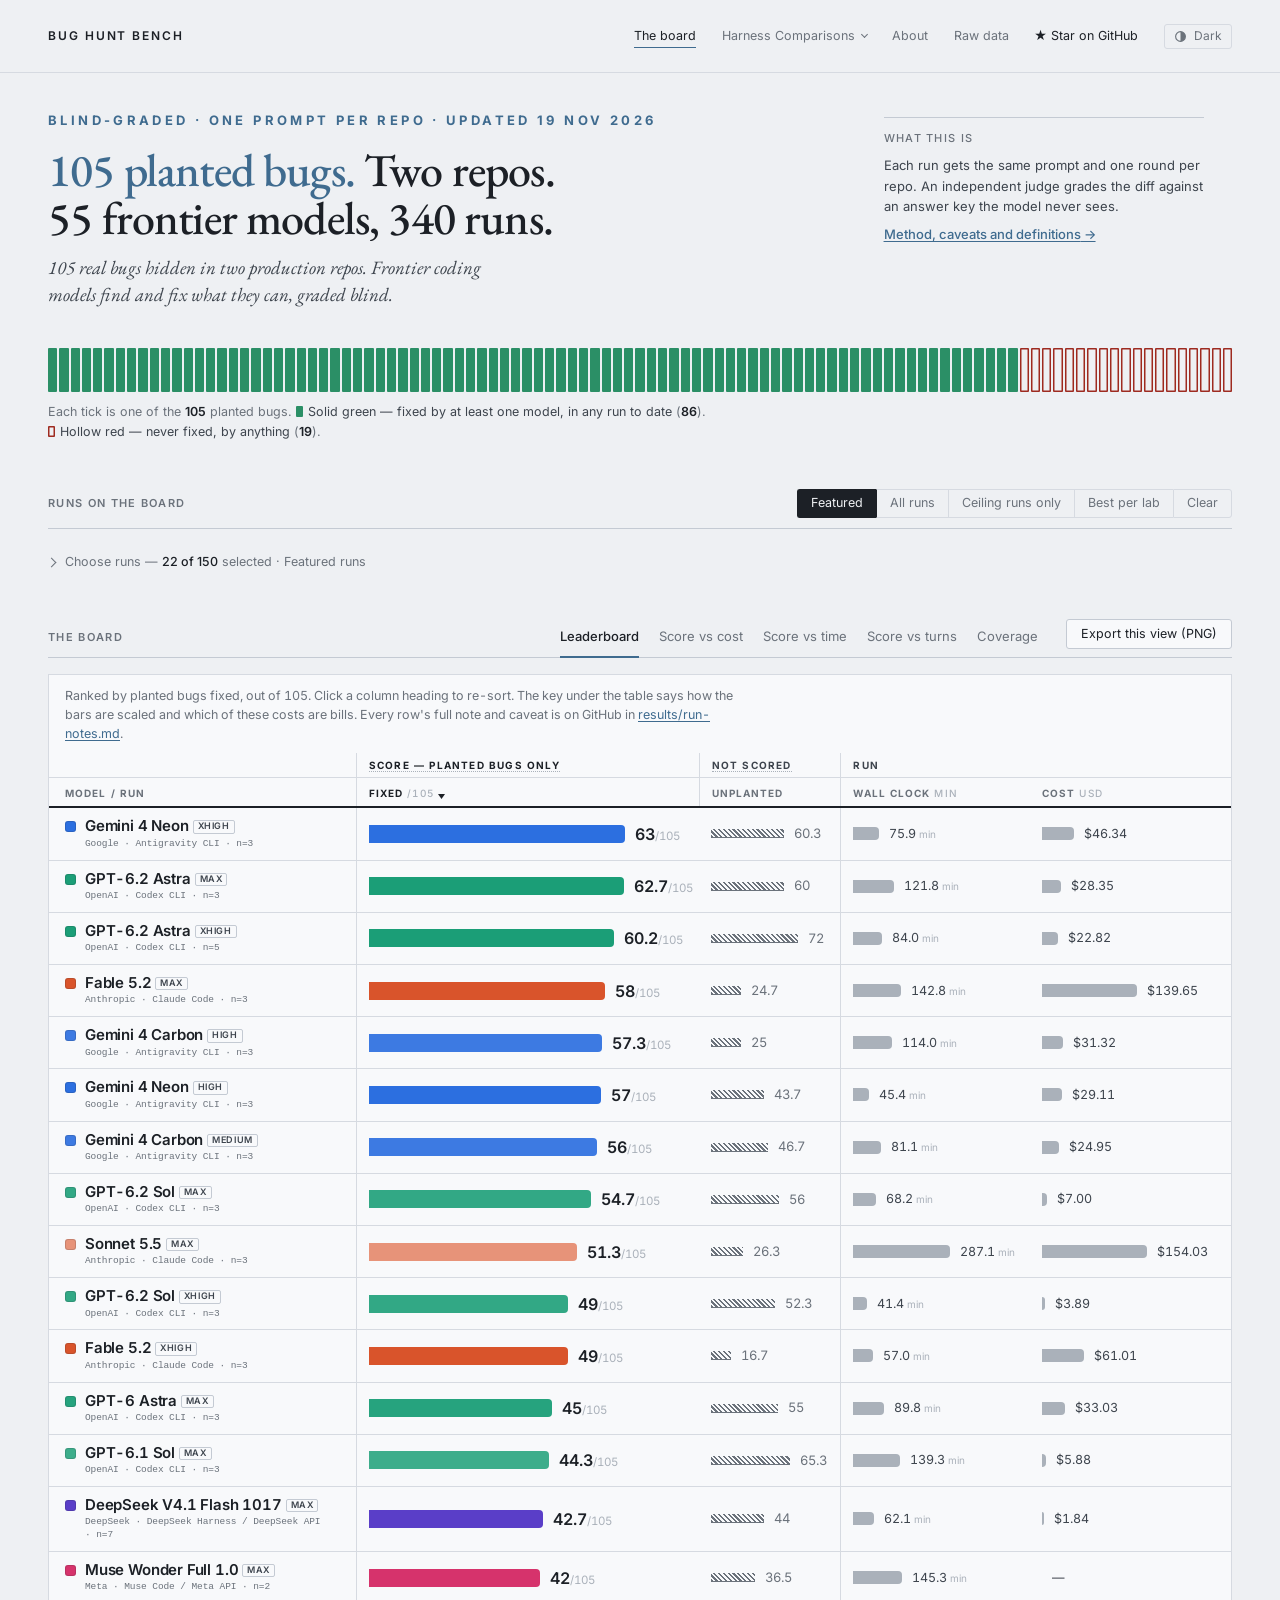
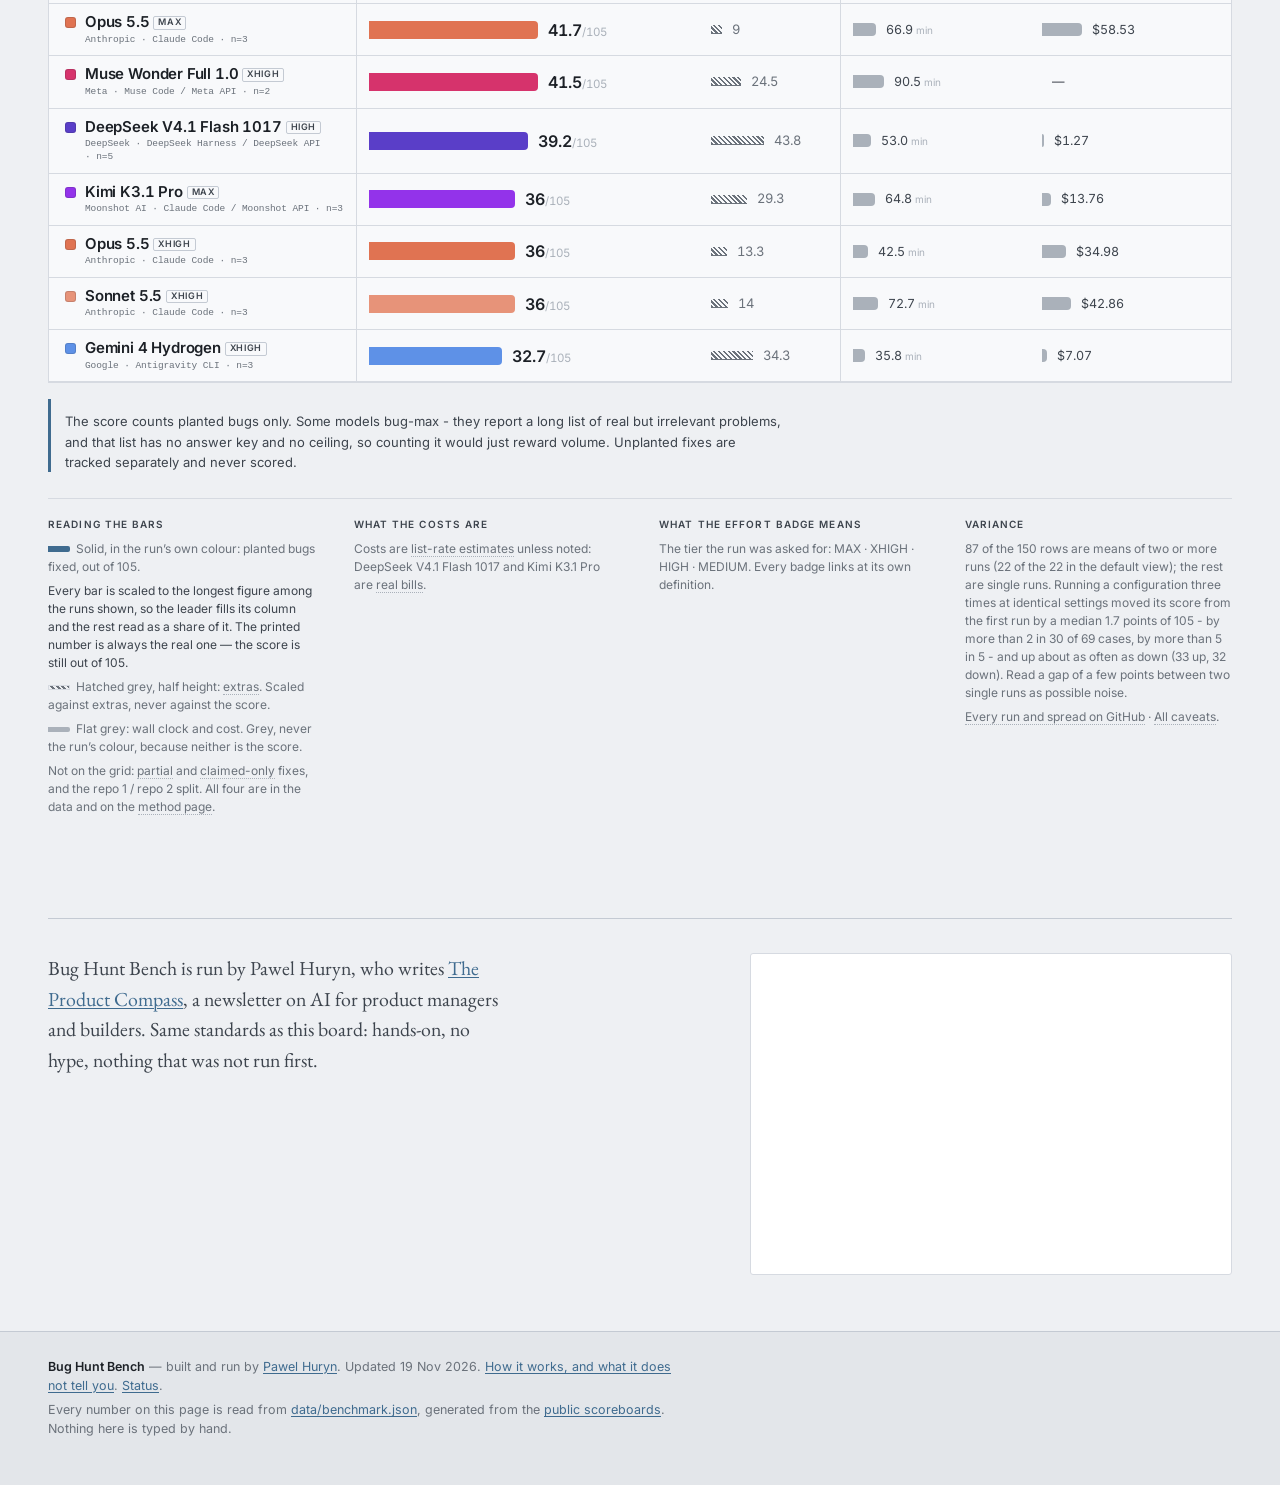
==== commit 7944cd3f: "Masthead: one About link replaces Method, Caveats and Definitions Co-Authored-By: Claude Opus 5.5 <n" ====
--- a/index.html
+++ b/index.html
@@ -15,7 +15,7 @@
      <html> before the first paint, so a dark-theme visitor never sees a white
      flash. It is a file rather than an inline block because the CSP has no
      'unsafe-inline'. -->
-<script src="/assets/js/theme-boot.js?v=7325175aae"></script>
+<script src="/assets/js/theme-boot.js?v=b73833cb8d"></script>
 
 <meta property="og:type" content="website">
 <meta property="og:site_name" content="Bug Hunt Bench">
@@ -38,7 +38,7 @@
 <link rel="preconnect" href="https://fonts.googleapis.com">
 <link rel="preconnect" href="https://fonts.gstatic.com" crossorigin>
 <link rel="stylesheet" href="https://fonts.googleapis.com/css2?family=EB+Garamond:ital,wght@0,400;0,500;1,400&amp;family=Inter:wght@400;500;600&amp;display=swap">
-<link rel="stylesheet" href="/assets/css/site.css?v=7325175aae">
+<link rel="stylesheet" href="/assets/css/site.css?v=b73833cb8d">
 
 <!-- dateModified and url are patched at runtime from data/benchmark.json; keep the static values in sync anyway. -->
 <script type="application/ld+json" id="dataset-schema">
@@ -76,9 +76,9 @@
   ]
 }
 </script>
-<script type="module" src="/assets/js/main.js?v=7325175aae"></script>
+<script type="module" src="/assets/js/main.js?v=b73833cb8d"></script>
 <!-- Microsoft Clarity analytics. A file, not an inline block: the CSP has no 'unsafe-inline'. -->
-<script src="/assets/js/clarity.js?v=7325175aae" async></script>
+<script src="/assets/js/clarity.js?v=b73833cb8d" async></script>
 </head>
 <body>
 <a class="skip-link" href="#leaderboard">Skip to the leaderboard</a>
@@ -112,9 +112,7 @@
             </div>
           </div>
         </details>
-        <a href="/method">Method</a>
-        <a href="/method#caveats">Caveats</a>
-        <a href="/method#definitions">Definitions</a>
+        <a href="/method">About</a>
         <a id="source-link" href="https://github.com/phuryn/bug-hunt-bench/tree/main/results" target="_blank" rel="noopener" aria-label="Raw data (opens in a new tab)">Raw data</a>
         <a id="star-link" class="masthead__star" href="https://github.com/phuryn/bug-hunt-bench" target="_blank" rel="noopener" aria-label="Star Bug Hunt Bench on GitHub (opens in a new tab)">&#9733; Star on GitHub</a>
       </nav>
--- a/assets/css/site.css
+++ b/assets/css/site.css
@@ -992,8 +992,9 @@
 .report-head .lede { max-width: 66ch; margin-top: 10px; }
 .crumbs { margin: 0 0 12px; color: var(--muted); font-size: 12px; }
 .crumbs span { margin-inline: 3px; }
-.report-links { display: flex; flex-wrap: wrap; gap: 6px 18px; font-size: 12.5px; margin: 0; }
+.report-links { display: flex; flex-wrap: wrap; align-items: center; gap: 6px 18px; font-size: 12.5px; margin: 0; }
 .report-links a { display: inline-flex; align-items: center; min-height: var(--target); }
+.report-links time { color: var(--muted); }
 .report .views { padding-top: 6px; }
 .report .tab { min-height: var(--target); }
 .report .sortbtn { min-height: var(--target); }
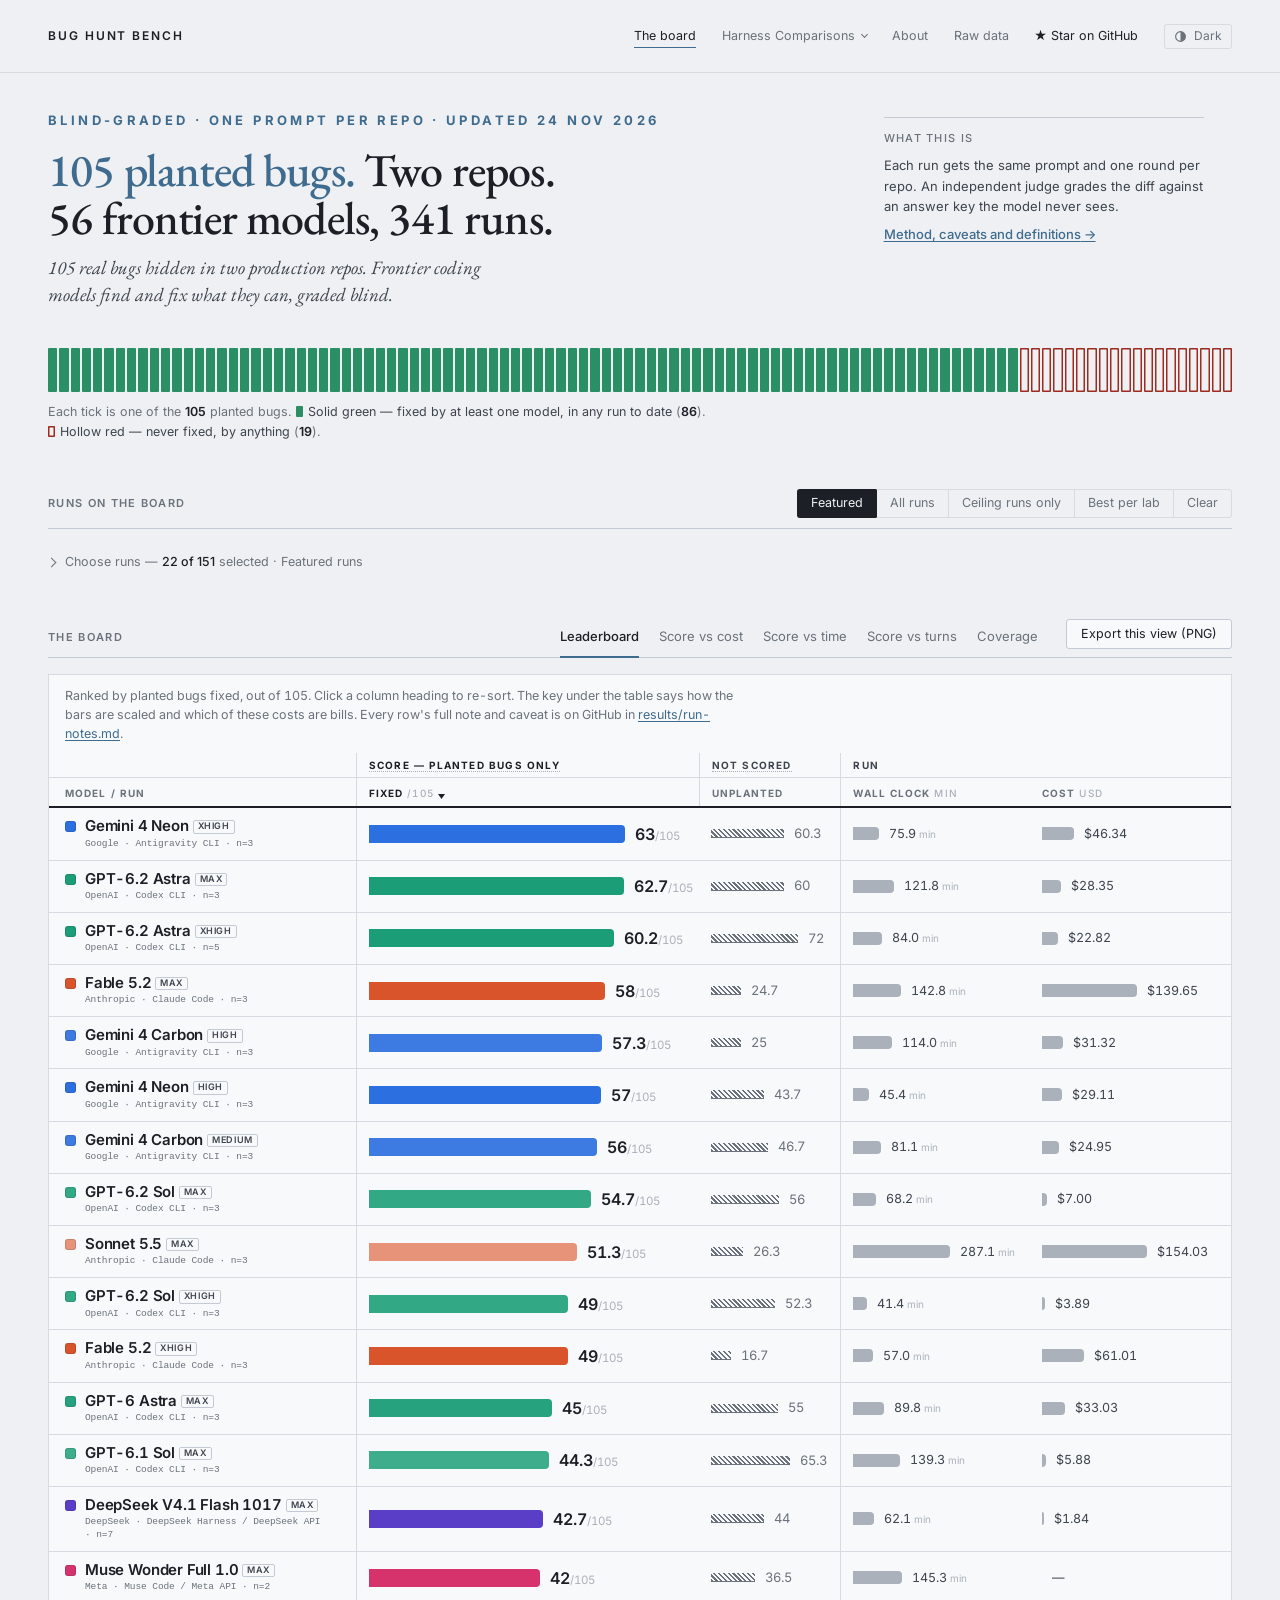
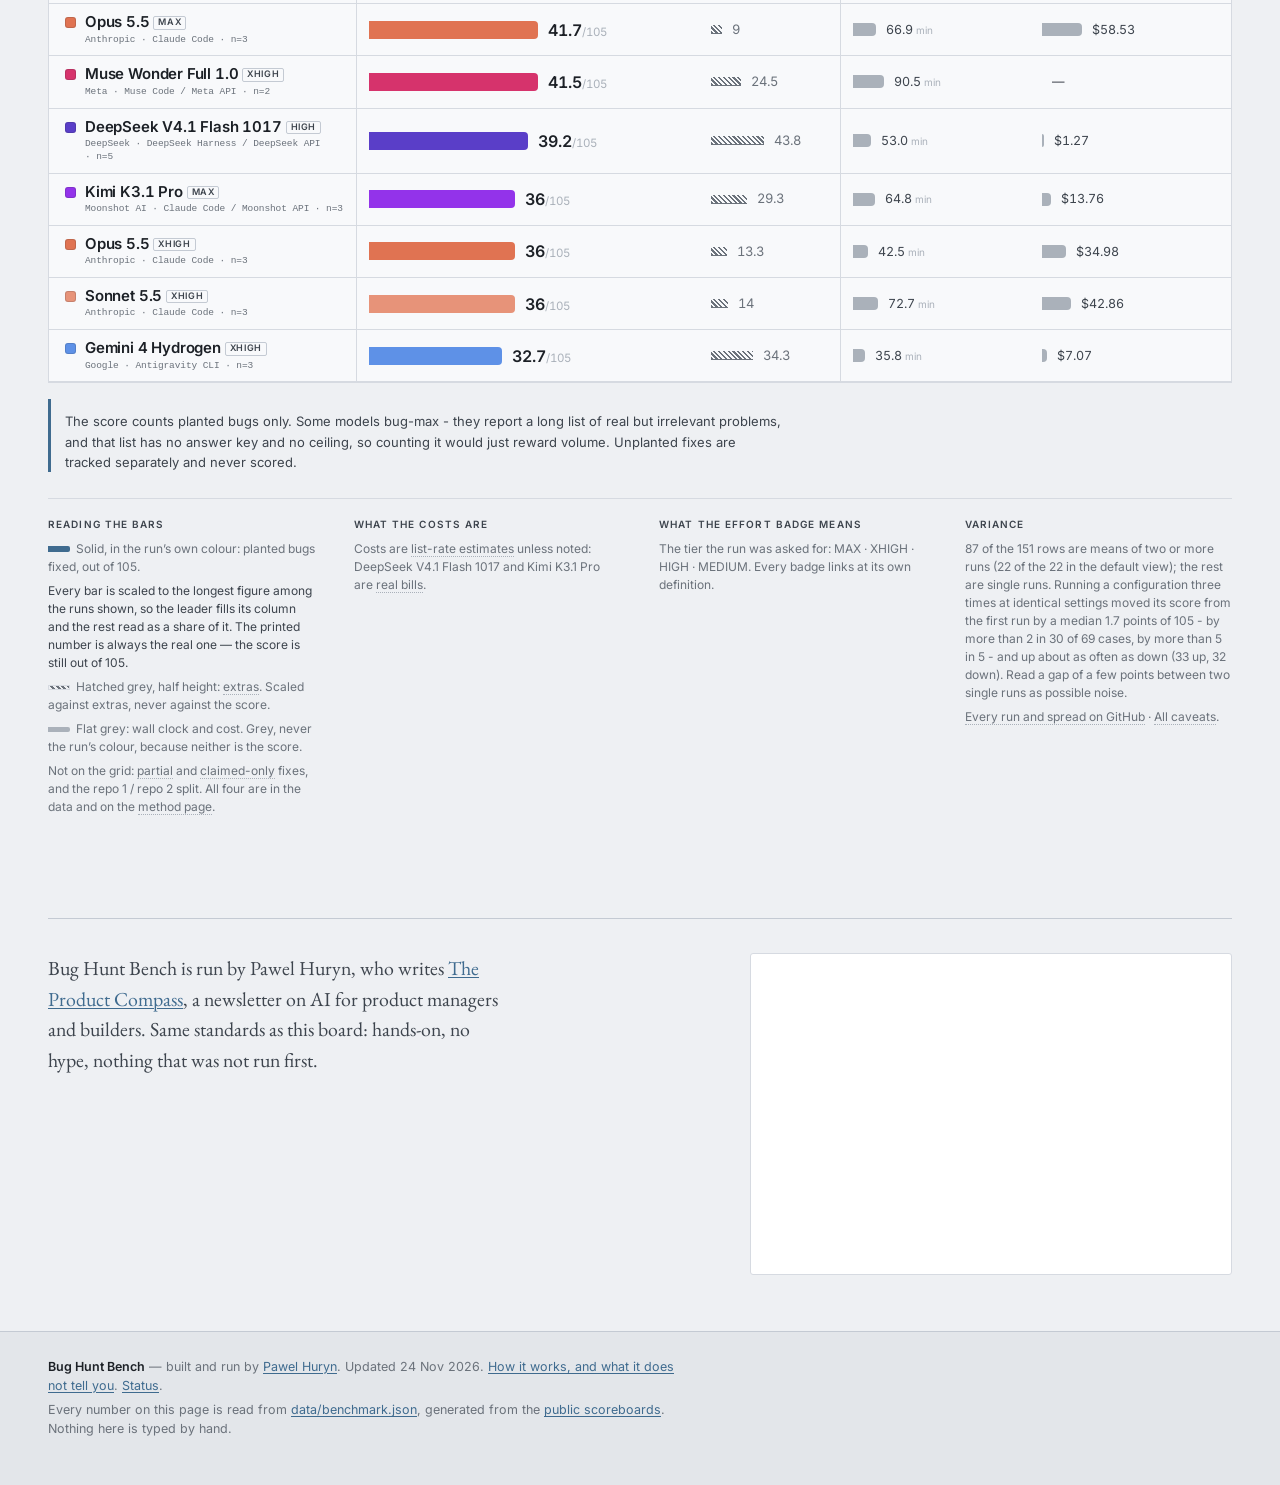
==== commit 5c285a85: "bug hunt bench: GLM-5.4 (max effort, Z.ai API) (28/105)" ====
--- a/index.html
+++ b/index.html
@@ -15,21 +15,21 @@
      <html> before the first paint, so a dark-theme visitor never sees a white
      flash. It is a file rather than an inline block because the CSP has no
      'unsafe-inline'. -->
-<script src="/assets/js/theme-boot.js?v=b73833cb8d"></script>
+<script src="/assets/js/theme-boot.js?v=5919157f8a"></script>
 
 <meta property="og:type" content="website">
 <meta property="og:site_name" content="Bug Hunt Bench">
 <meta property="og:title" content="Bug Hunt Bench — frontier coding models against real planted bugs">
 <meta property="og:description" content="A blind-graded benchmark of frontier coding models on real bugs planted in two production codebases. The score counts planted bugs only; extra fixes are tracked separately and never added.">
 <meta property="og:url" content="https://bughunt.productcompass.pm/">
-<meta property="og:image" content="https://bughunt.productcompass.pm/og-image.png?v=2026-11-19-d2e2fb43">
+<meta property="og:image" content="https://bughunt.productcompass.pm/og-image.png?v=2026-11-24-c7a5025e">
 <meta property="og:image:width" content="1200">
 <meta property="og:image:height" content="630">
 <meta property="og:image:alt" content="Bug Hunt Bench leaderboard">
 <meta name="twitter:card" content="summary_large_image">
 <meta name="twitter:title" content="Bug Hunt Bench — frontier coding models against real planted bugs">
 <meta name="twitter:description" content="A blind-graded benchmark of frontier coding models on real bugs planted in two production codebases. The score counts planted bugs only.">
-<meta name="twitter:image" content="https://bughunt.productcompass.pm/og-image.png?v=2026-11-19-d2e2fb43">
+<meta name="twitter:image" content="https://bughunt.productcompass.pm/og-image.png?v=2026-11-24-c7a5025e">
 <meta name="twitter:creator" content="@PawelHuryn">
 
 <link rel="icon" href="/assets/favicon.svg" type="image/svg+xml">
@@ -38,7 +38,7 @@
 <link rel="preconnect" href="https://fonts.googleapis.com">
 <link rel="preconnect" href="https://fonts.gstatic.com" crossorigin>
 <link rel="stylesheet" href="https://fonts.googleapis.com/css2?family=EB+Garamond:ital,wght@0,400;0,500;1,400&amp;family=Inter:wght@400;500;600&amp;display=swap">
-<link rel="stylesheet" href="/assets/css/site.css?v=b73833cb8d">
+<link rel="stylesheet" href="/assets/css/site.css?v=5919157f8a">
 
 <!-- dateModified and url are patched at runtime from data/benchmark.json; keep the static values in sync anyway. -->
 <script type="application/ld+json" id="dataset-schema">
@@ -76,9 +76,9 @@
   ]
 }
 </script>
-<script type="module" src="/assets/js/main.js?v=b73833cb8d"></script>
+<script type="module" src="/assets/js/main.js?v=5919157f8a"></script>
 <!-- Microsoft Clarity analytics. A file, not an inline block: the CSP has no 'unsafe-inline'. -->
-<script src="/assets/js/clarity.js?v=b73833cb8d" async></script>
+<script src="/assets/js/clarity.js?v=5919157f8a" async></script>
 </head>
 <body>
 <a class="skip-link" href="#leaderboard">Skip to the leaderboard</a>
--- a/assets/css/site.css
+++ b/assets/css/site.css
@@ -521,11 +521,9 @@
 .picker__hint { flex-basis: 100%; margin: 0; color: var(--muted); font-size: 12px; }
 .picker__empty { margin: 12px 0 0; }
 .picker__out {
-  display: flex; align-items: center; min-height: var(--target); margin-left: 20px;
+  display: flex; align-items: center; padding: 4px 0; margin-left: 20px;
   border-top: 1px dotted var(--rule); font-size: 12px;
 }
-.picker :is(.run, .vendor, .group > summary) { min-height: var(--target); align-items: center; }
-.picker .run :is(input, .swatch) { margin-top: 0; }
 
 /* ------------------------------------------------------------------- views */
 
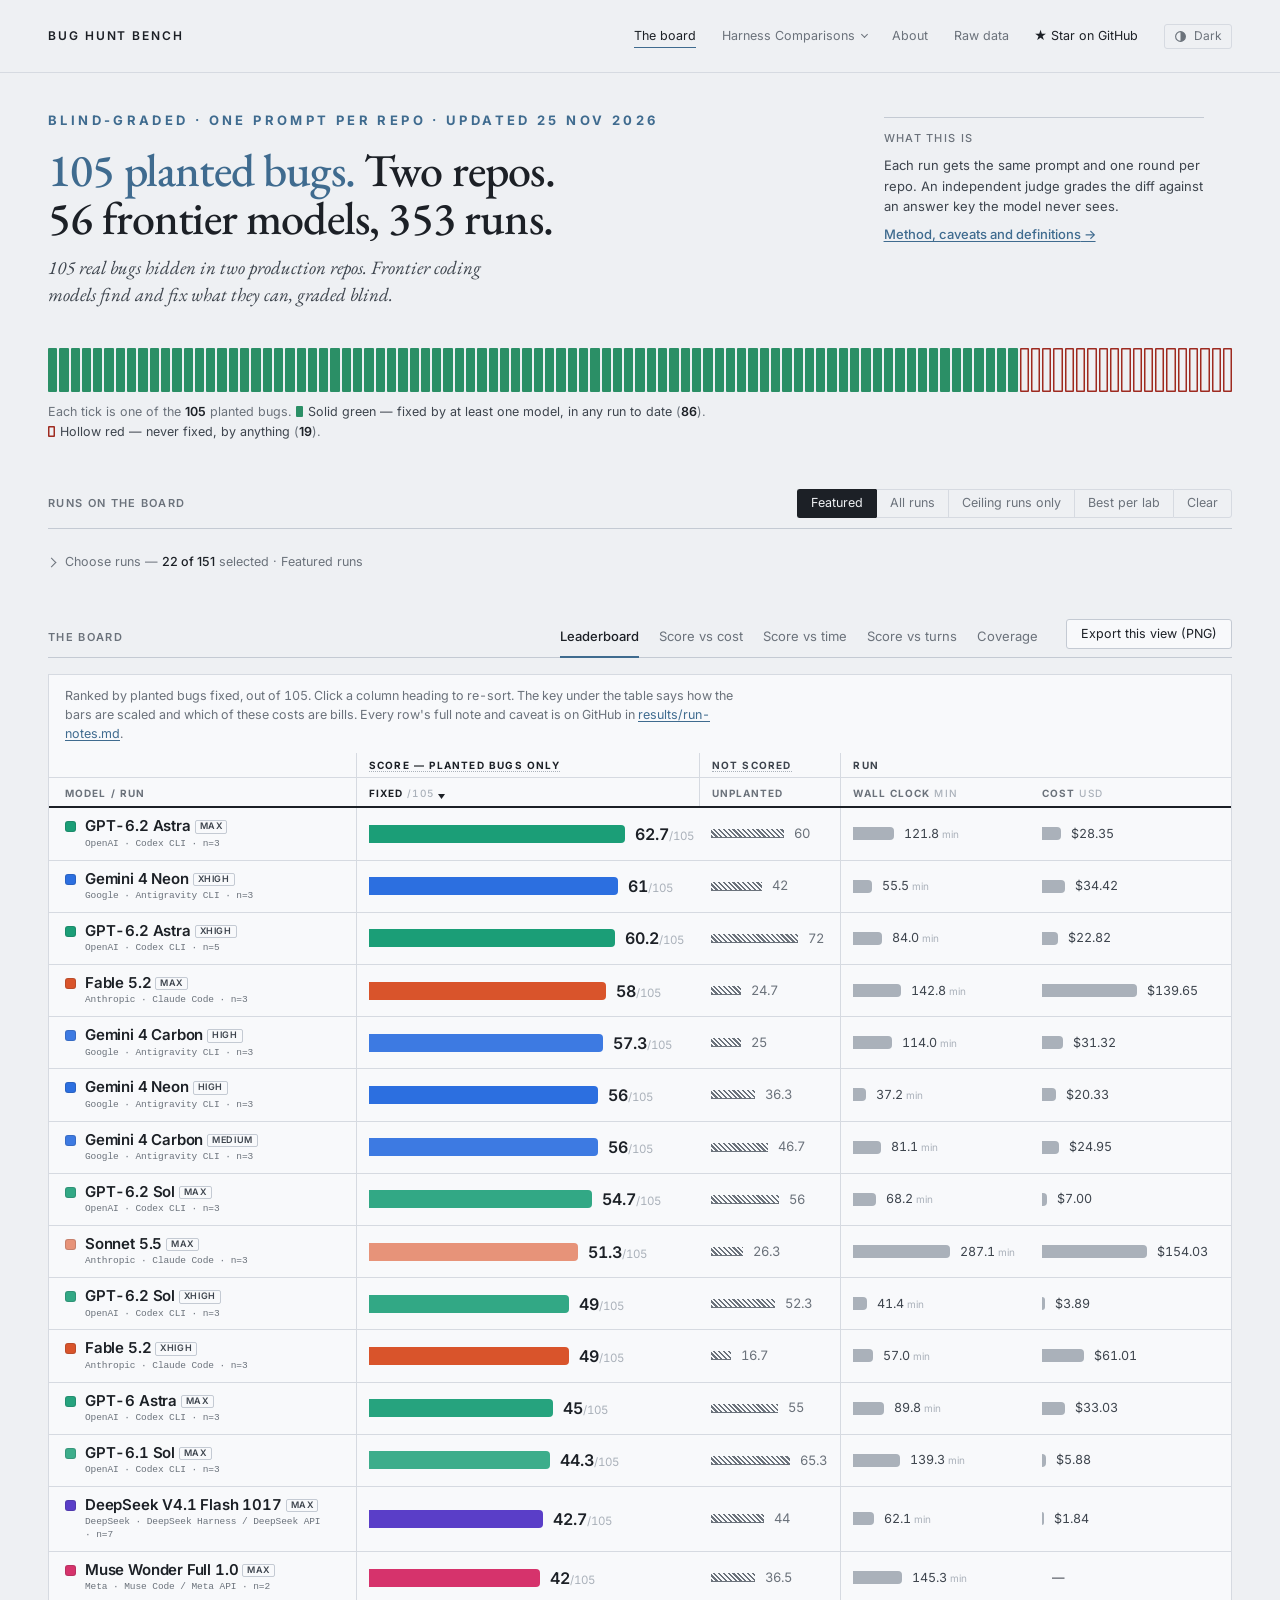
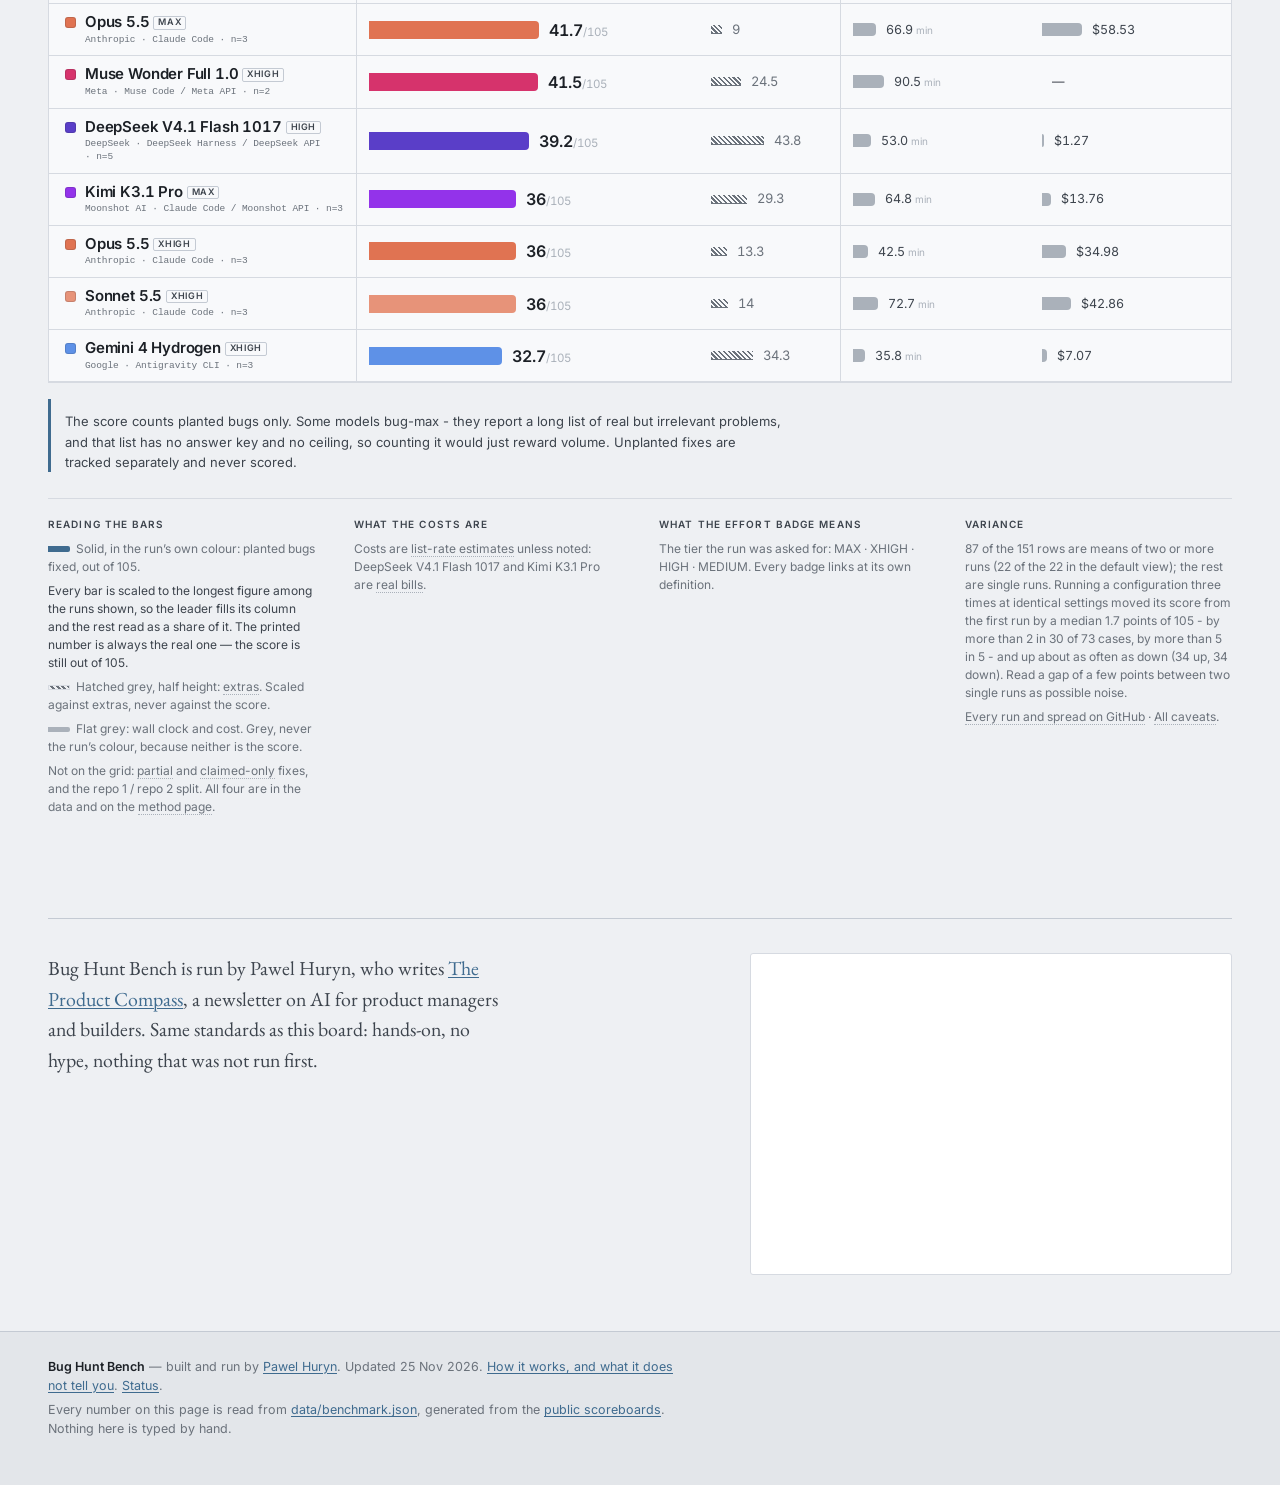
==== commit 3be9acdb: "bug hunt bench: Gemini 4 Neon (xhigh effort, Antigravity CLI 1.5.16) - mean of 3 (61/105)" ====
--- a/index.html
+++ b/index.html
@@ -22,14 +22,14 @@
 <meta property="og:title" content="Bug Hunt Bench — frontier coding models against real planted bugs">
 <meta property="og:description" content="A blind-graded benchmark of frontier coding models on real bugs planted in two production codebases. The score counts planted bugs only; extra fixes are tracked separately and never added.">
 <meta property="og:url" content="https://bughunt.productcompass.pm/">
-<meta property="og:image" content="https://bughunt.productcompass.pm/og-image.png?v=2026-11-24-c7a5025e">
+<meta property="og:image" content="https://bughunt.productcompass.pm/og-image.png?v=2026-11-25-6be7d093">
 <meta property="og:image:width" content="1200">
 <meta property="og:image:height" content="630">
 <meta property="og:image:alt" content="Bug Hunt Bench leaderboard">
 <meta name="twitter:card" content="summary_large_image">
 <meta name="twitter:title" content="Bug Hunt Bench — frontier coding models against real planted bugs">
 <meta name="twitter:description" content="A blind-graded benchmark of frontier coding models on real bugs planted in two production codebases. The score counts planted bugs only.">
-<meta name="twitter:image" content="https://bughunt.productcompass.pm/og-image.png?v=2026-11-24-c7a5025e">
+<meta name="twitter:image" content="https://bughunt.productcompass.pm/og-image.png?v=2026-11-25-6be7d093">
 <meta name="twitter:creator" content="@PawelHuryn">
 
 <link rel="icon" href="/assets/favicon.svg" type="image/svg+xml">
